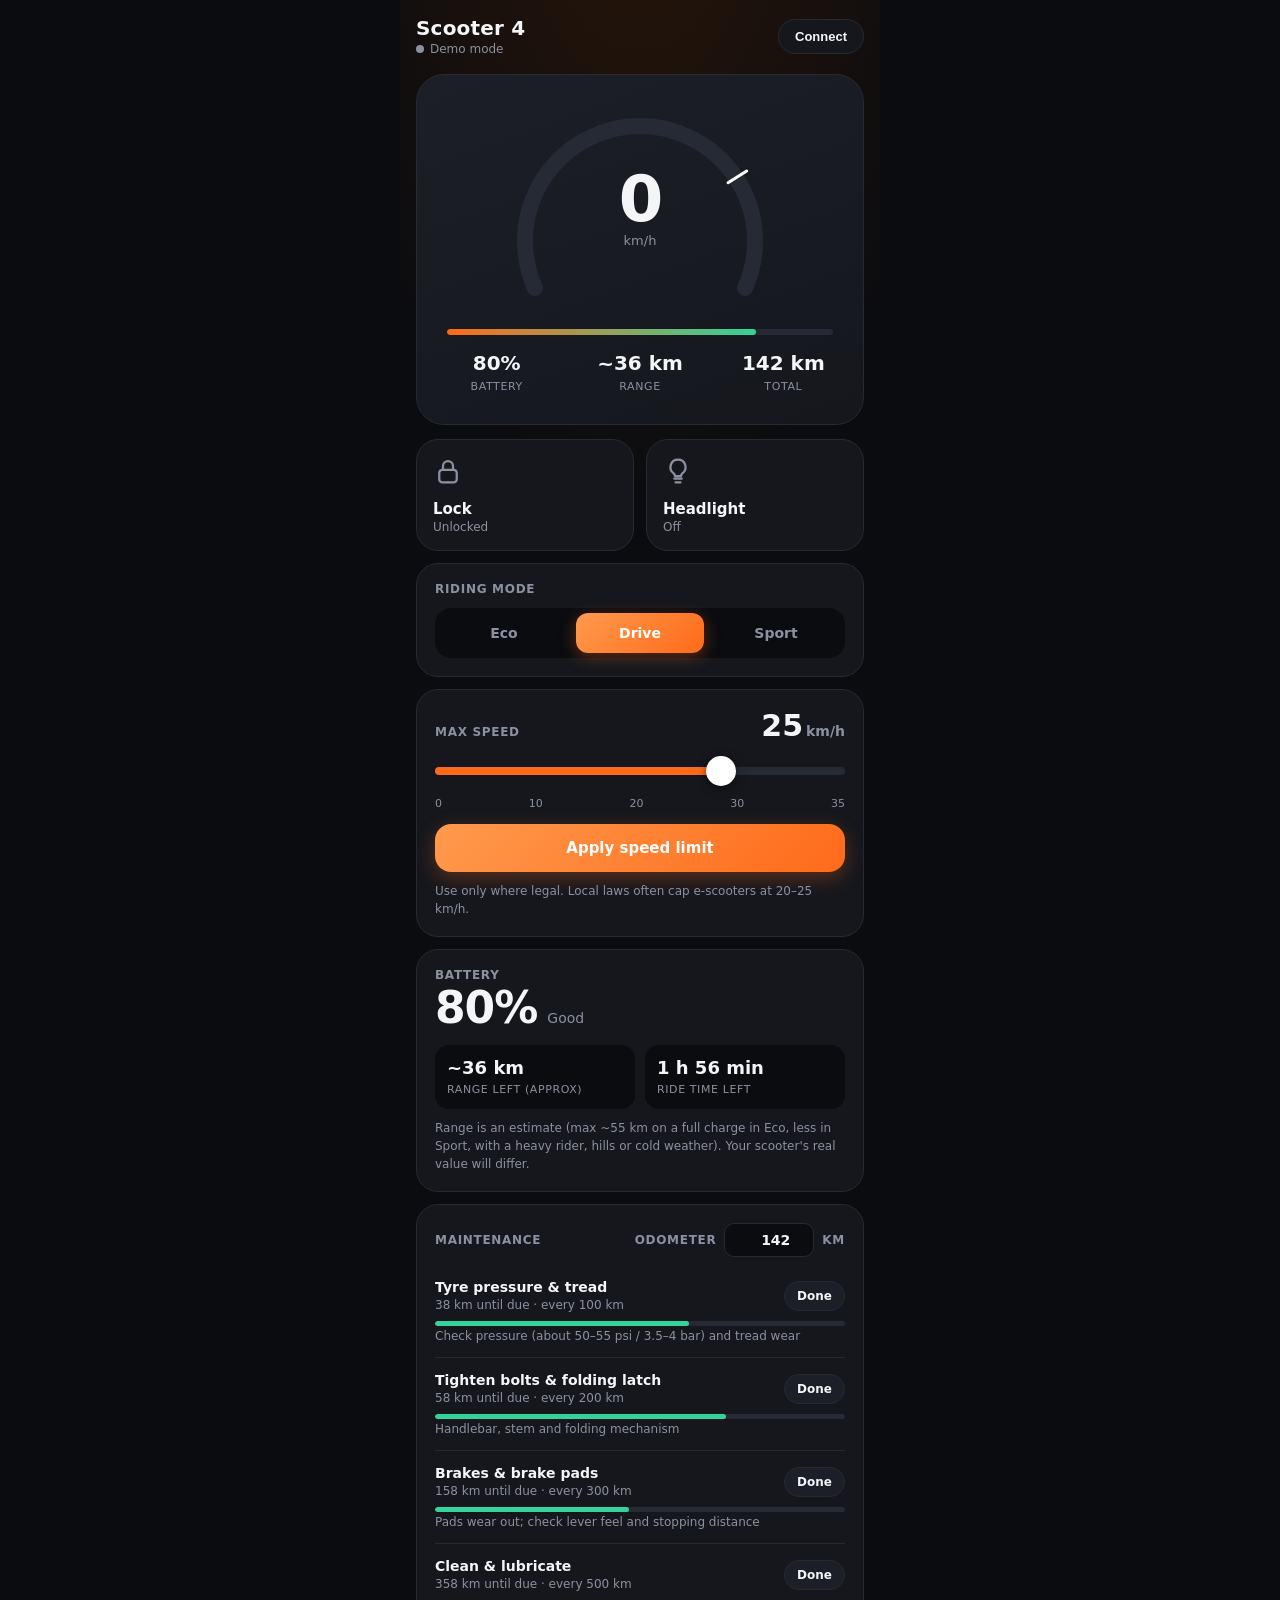
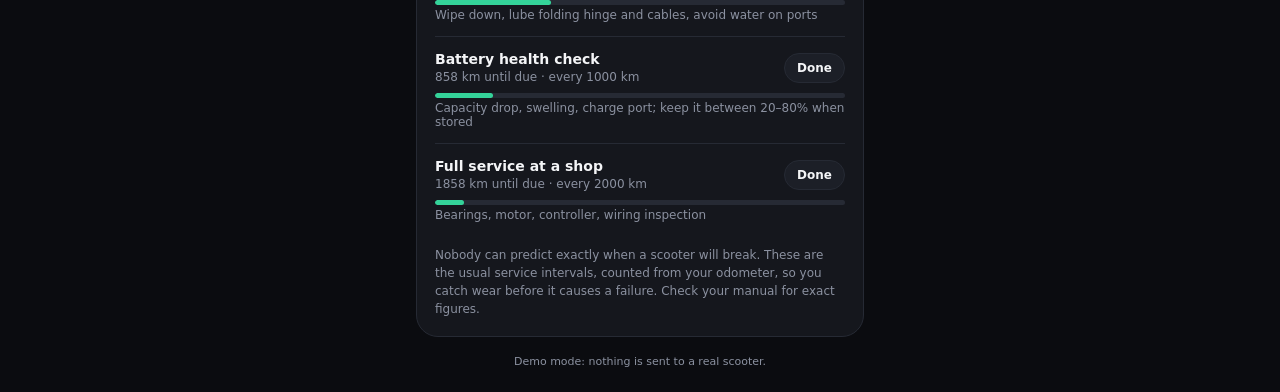
==== scooter/index.html @ 0e335581 "Show a clear message when Bluetooth is blocked by the page Co-Authored-By: Claude Opus 5.5 <noreply@" ====
<!doctype html>
<html lang="en">
<head>
<meta charset="UTF-8">
<meta name="viewport" content="width=device-width, initial-scale=1, viewport-fit=cover, user-scalable=no">
<title>Scooter Home</title>
<meta name="theme-color" content="#0b0c10">
<link rel="manifest" href="manifest.webmanifest">
<link rel="icon" href="icon.svg" type="image/svg+xml">
<link rel="apple-touch-icon" href="icon-192.png">
<meta name="mobile-web-app-capable" content="yes">
<meta name="apple-mobile-web-app-capable" content="yes">
<style>
:root{--bg:#0b0c10;--card:#15171d;--card2:#1c1f27;--line:#262a34;--tx:#f4f5f7;--mut:#8b91a0;--ac:#ff6a1a;--ac2:#ff9a4d;--ok:#34d399;--bad:#ef4444}
*{box-sizing:border-box;-webkit-tap-highlight-color:transparent}
html,body{margin:0;background:var(--bg);color:var(--tx);font-family:system-ui,-apple-system,"Segoe UI",Roboto,sans-serif}
body{min-height:100vh;padding:max(16px,env(safe-area-inset-top)) 16px max(24px,env(safe-area-inset-bottom));max-width:480px;margin:0 auto;background:radial-gradient(120% 60% at 50% -10%,#2a1608 0%,transparent 60%),var(--bg)}
header{display:flex;justify-content:space-between;align-items:center;margin-bottom:18px}
h1{font-size:20px;margin:0;font-weight:700;letter-spacing:.2px}
.sub{font-size:12px;color:var(--mut);margin-top:2px;display:flex;align-items:center;gap:6px}
.dot{width:8px;height:8px;border-radius:50%;background:var(--mut)}
.dot.on{background:var(--ok);box-shadow:0 0 8px var(--ok)}
.pill{border:1px solid var(--line);background:var(--card);color:var(--tx);border-radius:999px;padding:9px 16px;font-size:13px;font-weight:600}
.pill:active{transform:scale(.96)}
.hero{position:relative;background:linear-gradient(160deg,var(--card2),var(--card));border:1px solid var(--line);border-radius:28px;padding:18px 12px 20px;text-align:center;overflow:hidden}
.gauge{width:100%;max-width:300px;margin:0 auto;display:block}
.speed{position:absolute;left:0;right:0;top:92px;pointer-events:none}
.speed b{font-size:64px;font-weight:800;letter-spacing:-2px;line-height:1}
.speed span{display:block;color:var(--mut);font-size:13px;margin-top:2px}
.stats{display:grid;grid-template-columns:repeat(3,1fr);gap:8px;margin-top:6px}
.stat{padding:10px 4px}
.stat b{display:block;font-size:20px;font-weight:700}
.stat span{font-size:11px;color:var(--mut);text-transform:uppercase;letter-spacing:.6px}
.bat{height:6px;background:var(--line);border-radius:9px;margin:6px 18px 0;overflow:hidden}
.bat i{display:block;height:100%;width:80%;background:linear-gradient(90deg,var(--ac),var(--ok));border-radius:9px;transition:width .6s}
.grid{display:grid;grid-template-columns:1fr 1fr;gap:12px;margin-top:14px}
.tile{background:var(--card);border:1px solid var(--line);border-radius:22px;padding:16px;text-align:left;color:var(--tx);font:inherit;transition:.2s;display:flex;flex-direction:column;gap:14px;min-height:112px;justify-content:space-between}
.tile:active{transform:scale(.97)}
.tile svg{width:30px;height:30px;stroke:var(--mut);fill:none;stroke-width:1.8;stroke-linecap:round;stroke-linejoin:round;transition:.2s}
.tile .t{font-weight:600;font-size:15px}.tile .s{font-size:12px;color:var(--mut);margin-top:2px}
.tile.on{background:linear-gradient(150deg,#3a1d0b,#2a1608);border-color:#6b3513}
.tile.on svg{stroke:var(--ac2)}
.tile.on .s{color:var(--ac2)}
.card{background:var(--card);border:1px solid var(--line);border-radius:22px;padding:18px;margin-top:12px}
.row{display:flex;justify-content:space-between;align-items:baseline}
.lbl{font-size:12px;color:var(--mut);text-transform:uppercase;letter-spacing:.7px;font-weight:600}
.big{font-size:30px;font-weight:800}.big small{font-size:14px;color:var(--mut);font-weight:600;margin-left:3px}
.modes{display:grid;grid-template-columns:repeat(3,1fr);gap:8px;margin-top:12px;background:var(--bg);padding:5px;border-radius:16px}
.modes button{border:0;background:transparent;color:var(--mut);padding:12px 0;border-radius:12px;font:inherit;font-weight:700;font-size:14px;transition:.2s}
.modes button.on{background:linear-gradient(135deg,var(--ac2),var(--ac));color:#fff;box-shadow:0 4px 16px rgba(255,106,26,.35)}
input[type=range]{-webkit-appearance:none;width:100%;height:44px;background:transparent;margin:6px 0 0}
input[type=range]::-webkit-slider-runnable-track{height:8px;border-radius:9px;background:linear-gradient(90deg,var(--ac) var(--p,70%),var(--line) var(--p,70%))}
input[type=range]::-webkit-slider-thumb{-webkit-appearance:none;width:30px;height:30px;border-radius:50%;background:#fff;margin-top:-11px;box-shadow:0 2px 10px rgba(0,0,0,.5)}
input[type=range]::-moz-range-track{height:8px;border-radius:9px;background:var(--line)}
input[type=range]::-moz-range-progress{height:8px;border-radius:9px;background:var(--ac)}
input[type=range]::-moz-range-thumb{width:30px;height:30px;border:0;border-radius:50%;background:#fff}
.ticks{display:flex;justify-content:space-between;font-size:11px;color:var(--mut)}
.note{font-size:12px;color:var(--mut);line-height:1.5;margin-top:10px}
.apply{width:100%;margin-top:14px;border:0;border-radius:16px;padding:15px;font:inherit;font-weight:700;font-size:15px;color:#fff;background:linear-gradient(135deg,var(--ac2),var(--ac));box-shadow:0 6px 20px rgba(255,106,26,.3)}
.apply:active{transform:scale(.98)}
.bigbat{display:flex;align-items:baseline;gap:10px}.bigbat b{font-size:44px;font-weight:800;letter-spacing:-1px}.bigbat span{color:var(--mut);font-size:14px}
.kv{display:grid;grid-template-columns:1fr 1fr;gap:10px;margin-top:12px}.kv div{background:var(--bg);border-radius:14px;padding:12px}.kv b{display:block;font-size:18px}.kv span{font-size:11px;color:var(--mut);text-transform:uppercase;letter-spacing:.6px}
.mi{padding:14px 0;border-top:1px solid var(--line)}.mi:first-of-type{border-top:0}
.mi .top{display:flex;justify-content:space-between;align-items:center;gap:10px}.mi .n{font-weight:600;font-size:14px}.mi .d{font-size:12px;color:var(--mut);margin-top:3px}
.mi .bar{height:5px;background:var(--line);border-radius:9px;margin-top:9px;overflow:hidden}.mi .bar i{display:block;height:100%;border-radius:9px;background:var(--ok)}
.mi.warn .bar i{background:#f5b301}.mi.bad .bar i{background:var(--bad)}.mi.bad .d{color:#ff8b8b}
.done{border:1px solid var(--line);background:var(--card2);color:var(--tx);border-radius:999px;padding:7px 12px;font:inherit;font-size:12px;font-weight:600;white-space:nowrap}
.odo-in{width:90px;background:var(--bg);border:1px solid var(--line);color:var(--tx);border-radius:10px;padding:8px;font:inherit;font-size:14px;text-align:right}
#toast{position:fixed;left:16px;right:16px;bottom:max(20px,env(safe-area-inset-bottom));max-width:448px;margin:auto;background:#242833;border:1px solid var(--line);border-radius:16px;padding:14px 16px;font-size:13px;line-height:1.4;opacity:0;transform:translateY(12px);transition:.25s;pointer-events:none;z-index:9}
#toast.show{opacity:1;transform:none}
.foot{text-align:center;color:var(--mut);font-size:11px;margin-top:18px}
</style>
</head>
<body>
<header>
  <div><h1>Scooter 4</h1><div class="sub"><i class="dot" id="dot"></i><span id="status">Demo mode</span></div></div>
  <button class="pill" id="connect">Connect</button>
</header>

<section class="hero">
  <svg class="gauge" viewBox="0 0 300 230">
    <defs><linearGradient id="gg" x1="0" y1="0" x2="1" y2="0"><stop offset="0" stop-color="#ff9a4d"/><stop offset="1" stop-color="#ff4d00"/></linearGradient></defs>
    <path d="M45 195 A115 115 0 1 1 255 195" fill="none" stroke="#262a34" stroke-width="16" stroke-linecap="round"/>
    <path id="arc" d="M45 195 A115 115 0 1 1 255 195" fill="none" stroke="url(#gg)" stroke-width="16" stroke-linecap="round" pathLength="100" stroke-dasharray="0 100" style="transition:stroke-dasharray .5s"/>
    <path id="limit" d="" stroke="#fff" stroke-width="3" stroke-linecap="round"/>
  </svg>
  <div class="speed"><b id="spd">0</b><span>km/h</span></div>
  <div class="bat"><i id="batbar"></i></div>
  <div class="stats">
    <div class="stat"><b id="batt">80%</b><span>Battery</span></div>
    <div class="stat"><b id="range">28 km</b><span>Range</span></div>
    <div class="stat"><b id="odo">142 km</b><span>Total</span></div>
  </div>
</section>

<div class="grid">
  <button class="tile" id="lock">
    <svg viewBox="0 0 24 24" id="lockIcon"><rect x="5" y="11" width="14" height="10" rx="2.5"/><path d="M8 11V8a4 4 0 0 1 8 0v3"/></svg>
    <div><div class="t">Lock</div><div class="s" id="lockS">Unlocked</div></div>
  </button>
  <button class="tile" id="light">
    <svg viewBox="0 0 24 24"><path d="M9 18h6M10 21h4M12 3a6 6 0 0 0-3.5 10.9c.6.5 1 1.2 1 2.1h5c0-.9.4-1.6 1-2.1A6 6 0 0 0 12 3z"/></svg>
    <div><div class="t">Headlight</div><div class="s" id="lightS">Off</div></div>
  </button>
</div>

<div class="card">
  <div class="lbl">Riding mode</div>
  <div class="modes" id="modes">
    <button data-m="eco">Eco</button><button data-m="drive" class="on">Drive</button><button data-m="sport">Sport</button>
  </div>
</div>

<div class="card">
  <div class="row"><span class="lbl">Max speed</span><span class="big"><span id="maxv">25</span><small>km/h</small></span></div>
  <input type="range" id="max" min="0" max="35" step="1" value="25">
  <div class="ticks"><span>0</span><span>10</span><span>20</span><span>30</span><span>35</span></div>
  <button class="apply" id="apply">Apply speed limit</button>
  <div class="note">Use only where legal. Local laws often cap e-scooters at 20–25 km/h.</div>
</div>

<div class="card">
  <div class="lbl">Battery</div>
  <div class="bigbat"><b id="b2">80%</b><span id="b2s"></span></div>
  <div class="kv">
    <div><b id="r2">28 km</b><span>Range left (approx)</span></div>
    <div><b id="t2">1 h 10 min</b><span>Ride time left</span></div>
  </div>
  <div class="note">Range is an estimate (max ~55 km on a full charge in Eco, less in Sport, with a heavy rider, hills or cold weather). Your scooter's real value will differ.</div>
</div>

<div class="card">
  <div class="row"><span class="lbl">Maintenance</span><span class="lbl" style="display:flex;align-items:center;gap:8px">Odometer <input class="odo-in" id="odoIn" type="number" min="0" inputmode="numeric"> km</span></div>
  <div id="maint" style="margin-top:8px"></div>
  <div class="note">Nobody can predict exactly when a scooter will break. These are the usual service intervals, counted from your odometer, so you catch wear before it causes a failure. Check your manual for exact figures.</div>
</div>

<div class="foot" id="foot">Demo mode: nothing is sent to a real scooter.</div>
<div id="toast"></div>

<script>
const $=id=>document.getElementById(id);
const S={locked:false,light:false,mode:'drive',max:25,applied:25,speed:0,batt:80,connected:false};
const MODE_CAP={eco:15,drive:25,sport:35};
let ble=null,toastT;
function toast(m){const t=$('toast');t.textContent=m;t.classList.add('show');clearTimeout(toastT);toastT=setTimeout(()=>t.classList.remove('show'),3600)}

function render(){
  $('lock').classList.toggle('on',S.locked);$('lockS').textContent=S.locked?'Locked':'Unlocked';
  $('light').classList.toggle('on',S.light);$('lightS').textContent=S.light?'On':'Off';
  document.querySelectorAll('#modes button').forEach(b=>b.classList.toggle('on',b.dataset.m===S.mode));
  $('maxv').textContent=S.max;$('max').value=S.max;$('max').style.setProperty('--p',S.max/35*100+'%');
  $('spd').textContent=Math.round(S.speed);
  $('arc').style.opacity=S.speed<.5?0:1;$('arc').setAttribute('stroke-dasharray',(S.speed/35*100).toFixed(1)+' 100');
  $('batt').textContent=S.batt+'%';$('batbar').style.width=S.batt+'%';$('range').textContent=Math.round(S.batt*.35)+' km';
  // limit marker on the arc
  const a=(135+270*S.applied/35)*Math.PI/180,cx=150,cy=145,r1=104,r2=126;
  $('limit').setAttribute('d',`M${cx+r1*Math.cos(a)} ${cy+r1*Math.sin(a)} L${cx+r2*Math.cos(a)} ${cy+r2*Math.sin(a)}`);
  $('dot').classList.toggle('on',S.connected);
  $('status').textContent=S.connected?'Bluetooth connected':'Demo mode';
  $('connect').textContent=S.connected?'Disconnect':'Connect';
  $('foot').textContent=S.connected?'Connected over Bluetooth.':'Demo mode: nothing is sent to a real scooter.';
}

// Command layer: demo mode updates local state; BLE mode tries the scooter.
async function send(cmd,val){
  if(S.connected){
    try{ await bleCommand(cmd,val) }
    catch(e){ toast(e.message); return false }
  }
  return true;
}
async function bleCommand(){
  // Scooter 4 uses Xiaomi's encrypted pairing (Mi account key). Without that
  // key the scooter ignores commands, so we refuse rather than pretend.
  throw new Error('Connected, but this scooter needs Xiaomi’s encrypted pairing key before it accepts commands. Not supported yet.');
}

$('lock').onclick=async()=>{const v=!S.locked;if(await send('lock',v)){S.locked=v;if(v)S.speed=0;render()}};
$('light').onclick=async()=>{const v=!S.light;if(await send('light',v)){S.light=v;render()}};
$('modes').onclick=async e=>{const m=e.target.dataset.m;if(!m)return;if(await send('mode',m)){S.mode=m;S.max=Math.min(S.max,MODE_CAP[m]);S.applied=Math.min(S.applied,S.max);render()}};
$('max').oninput=e=>{S.max=+e.target.value;$('maxv').textContent=S.max;$('max').style.setProperty('--p',S.max/35*100+'%')};
$('apply').onclick=async()=>{if(await send('maxspeed',S.max)){S.applied=S.max;render();toast('Max speed set to '+S.max+' km/h')}};

$('connect').onclick=async()=>{
  if(S.connected){try{ble&&ble.gatt.disconnect()}catch(e){}S.connected=false;ble=null;render();return}
  if(!navigator.bluetooth){toast('Bluetooth isn’t available in this browser. Open in Chrome on Android.');return}
  try{
    ble=await navigator.bluetooth.requestDevice({acceptAllDevices:true,optionalServices:[0xfe95,'6e400001-b5a3-f393-e0a9-e50e24dcca9e']});
    await ble.gatt.connect();
    ble.addEventListener('gattserverdisconnected',()=>{S.connected=false;render()});
    S.connected=true;render();
    toast('Connected to '+(ble.name||'device')+'. Commands need Xiaomi pairing, which isn’t supported yet.');
  }catch(e){if(e.name==='NotFoundError')return;if(e.name==='SecurityError'||/permissions policy/i.test(e.message))toast('Bluetooth is blocked on this page. Open the app from its GitHub Pages link in Chrome to connect.');else toast('Could not connect: '+e.message)}
};

// Demo ride simulation
setInterval(()=>{
  if(S.connected)return;
  const target=S.locked?0:(S.speed<S.applied-1?S.applied*0.8:S.applied*0.75);
  if(S.demoRide){S.speed+=(Math.min(target,S.applied)-S.speed)*.2}else{S.speed*=.8}
  render();
},500);
$('arc').parentElement.parentElement.onclick=()=>{S.demoRide=!S.demoRide;toast(S.demoRide?'Demo ride on':'Demo ride off')};

// ---- Battery estimate + maintenance ----
const FULL_RANGE={eco:55,drive:45,sport:35};
const ITEMS=[
 {id:'tyre',n:'Tyre pressure & tread',km:100,d:'Check pressure (about 50\u201355 psi / 3.5\u20134 bar) and tread wear'},
 {id:'bolts',n:'Tighten bolts & folding latch',km:200,d:'Handlebar, stem and folding mechanism'},
 {id:'brake',n:'Brakes & brake pads',km:300,d:'Pads wear out; check lever feel and stopping distance'},
 {id:'clean',n:'Clean & lubricate',km:500,d:'Wipe down, lube folding hinge and cables, avoid water on ports'},
 {id:'bat',n:'Battery health check',km:1000,d:'Capacity drop, swelling, charge port; keep it between 20\u201380% when stored'},
 {id:'pro',n:'Full service at a shop',km:2000,d:'Bearings, motor, controller, wiring inspection'}
];
let M={odo:142,done:{tyre:80,bolts:0,brake:0,clean:0,bat:0,pro:0}};
try{Object.assign(M,JSON.parse(localStorage.getItem('scooterM')||'{}'))}catch(e){}
function saveM(){try{localStorage.setItem('scooterM',JSON.stringify(M))}catch(e){}}
function fmtT(min){const h=Math.floor(min/60),m=Math.round(min%60);return h?h+' h '+m+' min':m+' min'}
function renderExtra(){
  const full=FULL_RANGE[S.mode],r=S.batt/100*full;
  $('b2').textContent=S.batt+'%';
  $('b2s').textContent=S.batt<=15?'Low \u2013 charge soon':S.batt<=40?'Okay':'Good';
  $('r2').textContent='~'+Math.round(r)+' km';
  const v=Math.max(10,Math.min(S.applied,S.mode==='eco'?15:S.mode==='drive'?22:30)*0.85);
  $('t2').textContent=fmtT(r/v*60);
  $('range').textContent='~'+Math.round(r)+' km';
  $('odo').textContent=M.odo+' km';
  if(document.activeElement!==$('odoIn'))$('odoIn').value=M.odo;
  $('maint').innerHTML=ITEMS.map(it=>{
    const last=M.done[it.id]??0,used=M.odo-last,left=it.km-used,pct=Math.min(100,used/it.km*100);
    const cls=left<=0?'bad':left<=it.km*0.2?'warn':'';
    const txt=left<=0?'Overdue by '+(-left)+' km':left+' km until due';
    return `<div class="mi ${cls}"><div class="top"><div><div class="n">${it.n}</div><div class="d">${txt} \u00b7 every ${it.km} km</div></div><button class="done" data-id="${it.id}">Done</button></div><div class="bar"><i style="width:${pct}%"></i></div><div class="d">${it.d}</div></div>`}).join('');
}
$('odoIn').onchange=e=>{M.odo=Math.max(0,+e.target.value||0);saveM();renderExtra()};
$('maint').onclick=e=>{const id=e.target.dataset.id;if(!id)return;M.done[id]=M.odo;saveM();renderExtra();toast('Marked as done at '+M.odo+' km')};
const _render=render;render=function(){_render();renderExtra()};
render();
if('serviceWorker' in navigator)navigator.serviceWorker.register('sw.js').catch(()=>{});
</script>
</body>
</html>
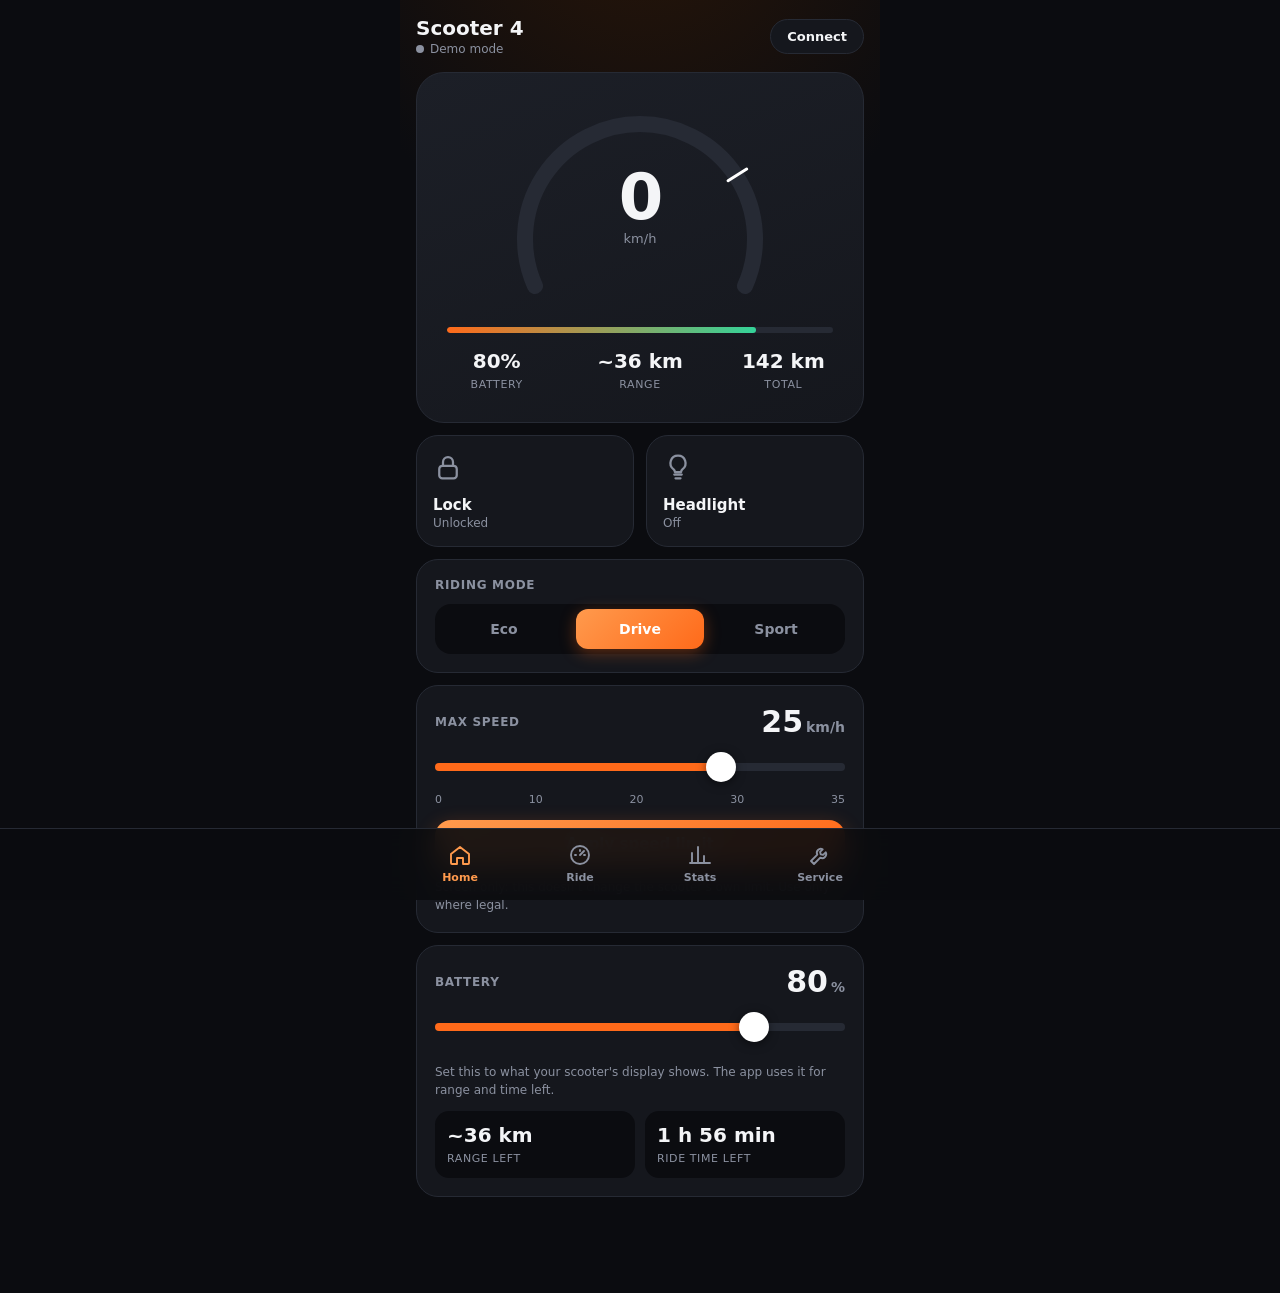
==== commit cc96df0c: "Add GPS ride tracker, speed alert, parking finder, ride stats and service checklist Co-Authored-By: " ====
--- a/scooter/index.html
+++ b/scooter/index.html
@@ -9,46 +9,47 @@
 <link rel="icon" href="icon.svg" type="image/svg+xml">
 <link rel="apple-touch-icon" href="icon-192.png">
 <meta name="mobile-web-app-capable" content="yes">
-<meta name="apple-mobile-web-app-capable" content="yes">
 <style>
-:root{--bg:#0b0c10;--card:#15171d;--card2:#1c1f27;--line:#262a34;--tx:#f4f5f7;--mut:#8b91a0;--ac:#ff6a1a;--ac2:#ff9a4d;--ok:#34d399;--bad:#ef4444}
+:root{--bg:#0b0c10;--card:#15171d;--card2:#1c1f27;--line:#262a34;--tx:#f4f5f7;--mut:#8b91a0;--ac:#ff6a1a;--ac2:#ff9a4d;--ok:#34d399;--warn:#f5b301;--bad:#ef4444;color-scheme:dark}
+@media (prefers-color-scheme:dark){:root:not([data-theme="light"]){--bg:#0b0c10}}
+:root[data-theme="dark"]{--bg:#0b0c10}
 *{box-sizing:border-box;-webkit-tap-highlight-color:transparent}
 html,body{margin:0;background:var(--bg);color:var(--tx);font-family:system-ui,-apple-system,"Segoe UI",Roboto,sans-serif}
-body{min-height:100vh;padding:max(16px,env(safe-area-inset-top)) 16px max(24px,env(safe-area-inset-bottom));max-width:480px;margin:0 auto;background:radial-gradient(120% 60% at 50% -10%,#2a1608 0%,transparent 60%),var(--bg)}
-header{display:flex;justify-content:space-between;align-items:center;margin-bottom:18px}
-h1{font-size:20px;margin:0;font-weight:700;letter-spacing:.2px}
+body{min-height:100vh;padding:max(16px,env(safe-area-inset-top)) 16px calc(96px + env(safe-area-inset-bottom));max-width:480px;margin:0 auto;background:radial-gradient(120% 50% at 50% -10%,#2a1608 0%,transparent 60%),var(--bg)}
+header{display:flex;justify-content:space-between;align-items:center;margin-bottom:16px}
+h1{font-size:20px;margin:0;font-weight:700}
+h2{font-size:22px;margin:4px 0 14px;font-weight:800}
 .sub{font-size:12px;color:var(--mut);margin-top:2px;display:flex;align-items:center;gap:6px}
 .dot{width:8px;height:8px;border-radius:50%;background:var(--mut)}
 .dot.on{background:var(--ok);box-shadow:0 0 8px var(--ok)}
-.pill{border:1px solid var(--line);background:var(--card);color:var(--tx);border-radius:999px;padding:9px 16px;font-size:13px;font-weight:600}
-.pill:active{transform:scale(.96)}
+.dot.rec{background:var(--bad);box-shadow:0 0 8px var(--bad);animation:bl 1s infinite}
+@keyframes bl{50%{opacity:.3}}
+.pill{border:1px solid var(--line);background:var(--card);color:var(--tx);border-radius:999px;padding:9px 16px;font:inherit;font-size:13px;font-weight:600}
+button:active{transform:scale(.97)}
 .hero{position:relative;background:linear-gradient(160deg,var(--card2),var(--card));border:1px solid var(--line);border-radius:28px;padding:18px 12px 20px;text-align:center;overflow:hidden}
 .gauge{width:100%;max-width:300px;margin:0 auto;display:block}
 .speed{position:absolute;left:0;right:0;top:92px;pointer-events:none}
 .speed b{font-size:64px;font-weight:800;letter-spacing:-2px;line-height:1}
 .speed span{display:block;color:var(--mut);font-size:13px;margin-top:2px}
 .stats{display:grid;grid-template-columns:repeat(3,1fr);gap:8px;margin-top:6px}
-.stat{padding:10px 4px}
-.stat b{display:block;font-size:20px;font-weight:700}
+.stat{padding:10px 4px}.stat b{display:block;font-size:20px;font-weight:700}
 .stat span{font-size:11px;color:var(--mut);text-transform:uppercase;letter-spacing:.6px}
 .bat{height:6px;background:var(--line);border-radius:9px;margin:6px 18px 0;overflow:hidden}
-.bat i{display:block;height:100%;width:80%;background:linear-gradient(90deg,var(--ac),var(--ok));border-radius:9px;transition:width .6s}
-.grid{display:grid;grid-template-columns:1fr 1fr;gap:12px;margin-top:14px}
+.bat i{display:block;height:100%;background:linear-gradient(90deg,var(--ac),var(--ok));border-radius:9px;transition:width .6s}
+.grid{display:grid;grid-template-columns:1fr 1fr;gap:12px;margin-top:12px}
 .tile{background:var(--card);border:1px solid var(--line);border-radius:22px;padding:16px;text-align:left;color:var(--tx);font:inherit;transition:.2s;display:flex;flex-direction:column;gap:14px;min-height:112px;justify-content:space-between}
-.tile:active{transform:scale(.97)}
-.tile svg{width:30px;height:30px;stroke:var(--mut);fill:none;stroke-width:1.8;stroke-linecap:round;stroke-linejoin:round;transition:.2s}
+.tile svg{width:30px;height:30px;stroke:var(--mut);fill:none;stroke-width:1.8;stroke-linecap:round;stroke-linejoin:round}
 .tile .t{font-weight:600;font-size:15px}.tile .s{font-size:12px;color:var(--mut);margin-top:2px}
 .tile.on{background:linear-gradient(150deg,#3a1d0b,#2a1608);border-color:#6b3513}
-.tile.on svg{stroke:var(--ac2)}
-.tile.on .s{color:var(--ac2)}
+.tile.on svg{stroke:var(--ac2)}.tile.on .s{color:var(--ac2)}
 .card{background:var(--card);border:1px solid var(--line);border-radius:22px;padding:18px;margin-top:12px}
-.row{display:flex;justify-content:space-between;align-items:baseline}
+.row{display:flex;justify-content:space-between;align-items:center;gap:10px}
 .lbl{font-size:12px;color:var(--mut);text-transform:uppercase;letter-spacing:.7px;font-weight:600}
 .big{font-size:30px;font-weight:800}.big small{font-size:14px;color:var(--mut);font-weight:600;margin-left:3px}
 .modes{display:grid;grid-template-columns:repeat(3,1fr);gap:8px;margin-top:12px;background:var(--bg);padding:5px;border-radius:16px}
-.modes button{border:0;background:transparent;color:var(--mut);padding:12px 0;border-radius:12px;font:inherit;font-weight:700;font-size:14px;transition:.2s}
+.modes button{border:0;background:transparent;color:var(--mut);padding:12px 0;border-radius:12px;font:inherit;font-weight:700;font-size:14px}
 .modes button.on{background:linear-gradient(135deg,var(--ac2),var(--ac));color:#fff;box-shadow:0 4px 16px rgba(255,106,26,.35)}
-input[type=range]{-webkit-appearance:none;width:100%;height:44px;background:transparent;margin:6px 0 0}
+input[type=range]{-webkit-appearance:none;appearance:none;width:100%;height:44px;background:transparent;margin:6px 0 0}
 input[type=range]::-webkit-slider-runnable-track{height:8px;border-radius:9px;background:linear-gradient(90deg,var(--ac) var(--p,70%),var(--line) var(--p,70%))}
 input[type=range]::-webkit-slider-thumb{-webkit-appearance:none;width:30px;height:30px;border-radius:50%;background:#fff;margin-top:-11px;box-shadow:0 2px 10px rgba(0,0,0,.5)}
 input[type=range]::-moz-range-track{height:8px;border-radius:9px;background:var(--line)}
@@ -56,19 +57,38 @@
 input[type=range]::-moz-range-thumb{width:30px;height:30px;border:0;border-radius:50%;background:#fff}
 .ticks{display:flex;justify-content:space-between;font-size:11px;color:var(--mut)}
 .note{font-size:12px;color:var(--mut);line-height:1.5;margin-top:10px}
-.apply{width:100%;margin-top:14px;border:0;border-radius:16px;padding:15px;font:inherit;font-weight:700;font-size:15px;color:#fff;background:linear-gradient(135deg,var(--ac2),var(--ac));box-shadow:0 6px 20px rgba(255,106,26,.3)}
-.apply:active{transform:scale(.98)}
-.bigbat{display:flex;align-items:baseline;gap:10px}.bigbat b{font-size:44px;font-weight:800;letter-spacing:-1px}.bigbat span{color:var(--mut);font-size:14px}
-.kv{display:grid;grid-template-columns:1fr 1fr;gap:10px;margin-top:12px}.kv div{background:var(--bg);border-radius:14px;padding:12px}.kv b{display:block;font-size:18px}.kv span{font-size:11px;color:var(--mut);text-transform:uppercase;letter-spacing:.6px}
-.mi{padding:14px 0;border-top:1px solid var(--line)}.mi:first-of-type{border-top:0}
-.mi .top{display:flex;justify-content:space-between;align-items:center;gap:10px}.mi .n{font-weight:600;font-size:14px}.mi .d{font-size:12px;color:var(--mut);margin-top:3px}
+.btn{width:100%;margin-top:14px;border:0;border-radius:16px;padding:15px;font:inherit;font-weight:700;font-size:15px;color:#fff;background:linear-gradient(135deg,var(--ac2),var(--ac));box-shadow:0 6px 20px rgba(255,106,26,.3)}
+.btn.sec{background:var(--card2);border:1px solid var(--line);box-shadow:none}
+.btn.stop{background:linear-gradient(135deg,#f87171,#dc2626);box-shadow:0 6px 20px rgba(220,38,38,.3)}
+.btn2{display:grid;grid-template-columns:1fr 1fr;gap:10px}.btn2 .btn{margin-top:10px}
+.kv{display:grid;grid-template-columns:1fr 1fr;gap:10px;margin-top:12px}
+.kv div{background:var(--bg);border-radius:14px;padding:12px}.kv b{display:block;font-size:20px}
+.kv span{font-size:11px;color:var(--mut);text-transform:uppercase;letter-spacing:.6px}
+.mi{padding:14px 0;border-top:1px solid var(--line)}.mi:first-child{border-top:0}
+.mi .n{font-weight:600;font-size:14px}.mi .d{font-size:12px;color:var(--mut);margin-top:3px}
 .mi .bar{height:5px;background:var(--line);border-radius:9px;margin-top:9px;overflow:hidden}.mi .bar i{display:block;height:100%;border-radius:9px;background:var(--ok)}
-.mi.warn .bar i{background:#f5b301}.mi.bad .bar i{background:var(--bad)}.mi.bad .d{color:#ff8b8b}
-.done{border:1px solid var(--line);background:var(--card2);color:var(--tx);border-radius:999px;padding:7px 12px;font:inherit;font-size:12px;font-weight:600;white-space:nowrap}
-.odo-in{width:90px;background:var(--bg);border:1px solid var(--line);color:var(--tx);border-radius:10px;padding:8px;font:inherit;font-size:14px;text-align:right}
-#toast{position:fixed;left:16px;right:16px;bottom:max(20px,env(safe-area-inset-bottom));max-width:448px;margin:auto;background:#242833;border:1px solid var(--line);border-radius:16px;padding:14px 16px;font-size:13px;line-height:1.4;opacity:0;transform:translateY(12px);transition:.25s;pointer-events:none;z-index:9}
+.mi.warn .bar i{background:var(--warn)}.mi.bad .bar i{background:var(--bad)}.mi.bad .d.st{color:#ff8b8b}
+.small{border:1px solid var(--line);background:var(--card2);color:var(--tx);border-radius:999px;padding:7px 12px;font:inherit;font-size:12px;font-weight:600;white-space:nowrap}
+.inp{width:96px;background:var(--bg);border:1px solid var(--line);color:var(--tx);border-radius:10px;padding:8px;font:inherit;font-size:14px;text-align:right}
+.chk{display:flex;align-items:center;gap:12px;padding:12px 0;border-top:1px solid var(--line);font-size:14px}
+.chk:first-child{border-top:0}
+.chk input{width:22px;height:22px;accent-color:var(--ac)}
+.chart{display:flex;align-items:flex-end;gap:8px;height:120px;margin-top:14px}
+.chart div{flex:1;display:flex;flex-direction:column;align-items:center;gap:6px;height:100%;justify-content:flex-end}
+.chart i{display:block;width:100%;border-radius:8px 8px 4px 4px;background:linear-gradient(180deg,var(--ac2),var(--ac));min-height:3px}
+.chart span{font-size:10px;color:var(--mut)}
+.trip{display:flex;justify-content:space-between;padding:12px 0;border-top:1px solid var(--line);font-size:13px}
+.trip:first-child{border-top:0}.trip b{font-size:15px}.trip .m{color:var(--mut);font-size:12px;margin-top:2px}
+.alert{background:#3b0d0d;border:1px solid #7f1d1d;color:#fecaca;border-radius:16px;padding:12px 14px;margin-top:12px;font-weight:700;text-align:center;display:none}
+.alert.show{display:block;animation:bl .6s infinite}
+nav{position:fixed;left:0;right:0;bottom:0;background:rgba(11,12,16,.92);backdrop-filter:blur(14px);-webkit-backdrop-filter:blur(14px);border-top:1px solid var(--line);padding:8px 8px max(10px,env(safe-area-inset-bottom));display:flex;justify-content:center;z-index:5}
+nav div{display:grid;grid-template-columns:repeat(4,1fr);width:100%;max-width:480px}
+nav button{background:none;border:0;color:var(--mut);font:inherit;font-size:11px;font-weight:600;display:flex;flex-direction:column;align-items:center;gap:4px;padding:6px 0}
+nav svg{width:24px;height:24px;stroke:currentColor;fill:none;stroke-width:1.9;stroke-linecap:round;stroke-linejoin:round}
+nav button.on{color:var(--ac2)}
+.page{display:none}.page.on{display:block}
+#toast{position:fixed;left:16px;right:16px;bottom:calc(84px + env(safe-area-inset-bottom));max-width:448px;margin:auto;background:#242833;border:1px solid var(--line);border-radius:16px;padding:14px 16px;font-size:13px;line-height:1.4;opacity:0;transform:translateY(12px);transition:.25s;pointer-events:none;z-index:9}
 #toast.show{opacity:1;transform:none}
-.foot{text-align:center;color:var(--mut);font-size:11px;margin-top:18px}
 </style>
 </head>
 <body>
@@ -77,166 +97,285 @@
   <button class="pill" id="connect">Connect</button>
 </header>
 
-<section class="hero">
-  <svg class="gauge" viewBox="0 0 300 230">
-    <defs><linearGradient id="gg" x1="0" y1="0" x2="1" y2="0"><stop offset="0" stop-color="#ff9a4d"/><stop offset="1" stop-color="#ff4d00"/></linearGradient></defs>
-    <path d="M45 195 A115 115 0 1 1 255 195" fill="none" stroke="#262a34" stroke-width="16" stroke-linecap="round"/>
-    <path id="arc" d="M45 195 A115 115 0 1 1 255 195" fill="none" stroke="url(#gg)" stroke-width="16" stroke-linecap="round" pathLength="100" stroke-dasharray="0 100" style="transition:stroke-dasharray .5s"/>
-    <path id="limit" d="" stroke="#fff" stroke-width="3" stroke-linecap="round"/>
-  </svg>
-  <div class="speed"><b id="spd">0</b><span>km/h</span></div>
-  <div class="bat"><i id="batbar"></i></div>
-  <div class="stats">
-    <div class="stat"><b id="batt">80%</b><span>Battery</span></div>
-    <div class="stat"><b id="range">28 km</b><span>Range</span></div>
-    <div class="stat"><b id="odo">142 km</b><span>Total</span></div>
+<!-- HOME -->
+<section class="page on" id="p-home">
+  <div class="hero">
+    <svg class="gauge" viewBox="0 0 300 230">
+      <defs><linearGradient id="gg" x1="0" y1="0" x2="1" y2="0"><stop offset="0" stop-color="#ff9a4d"/><stop offset="1" stop-color="#ff4d00"/></linearGradient></defs>
+      <path d="M45 195 A115 115 0 1 1 255 195" fill="none" stroke="#262a34" stroke-width="16" stroke-linecap="round"/>
+      <path id="arc" d="M45 195 A115 115 0 1 1 255 195" fill="none" stroke="url(#gg)" stroke-width="16" stroke-linecap="round" pathLength="100" stroke-dasharray="0 100" style="transition:stroke-dasharray .5s"/>
+      <path id="limit" d="" stroke="#fff" stroke-width="3" stroke-linecap="round"/>
+    </svg>
+    <div class="speed"><b id="spd">0</b><span id="spdSrc">km/h</span></div>
+    <div class="bat"><i id="batbar"></i></div>
+    <div class="stats">
+      <div class="stat"><b id="batt">80%</b><span>Battery</span></div>
+      <div class="stat"><b id="range">28 km</b><span>Range</span></div>
+      <div class="stat"><b id="odo">142 km</b><span>Total</span></div>
+    </div>
+  </div>
+  <div class="grid">
+    <button class="tile" id="lock"><svg viewBox="0 0 24 24"><rect x="5" y="11" width="14" height="10" rx="2.5"/><path d="M8 11V8a4 4 0 0 1 8 0v3"/></svg><div><div class="t">Lock</div><div class="s" id="lockS">Unlocked</div></div></button>
+    <button class="tile" id="light"><svg viewBox="0 0 24 24"><path d="M9 18h6M10 21h4M12 3a6 6 0 0 0-3.5 10.9c.6.5 1 1.2 1 2.1h5c0-.9.4-1.6 1-2.1A6 6 0 0 0 12 3z"/></svg><div><div class="t">Headlight</div><div class="s" id="lightS">Off</div></div></button>
+  </div>
+  <div class="card">
+    <div class="lbl">Riding mode</div>
+    <div class="modes" id="modes"><button data-m="eco">Eco</button><button data-m="drive" class="on">Drive</button><button data-m="sport">Sport</button></div>
+  </div>
+  <div class="card">
+    <div class="row"><span class="lbl">Max speed</span><span class="big"><span id="maxv">25</span><small>km/h</small></span></div>
+    <input type="range" id="max" min="0" max="35" step="1" value="25">
+    <div class="ticks"><span>0</span><span>10</span><span>20</span><span>30</span><span>35</span></div>
+    <button class="btn" id="apply">Apply speed limit</button>
+    <div class="note">Screen only: this doesn't change the scooter's own limit. Use only where legal.</div>
+  </div>
+  <div class="card">
+    <div class="row"><span class="lbl">Battery</span><span class="big"><span id="b2">80</span><small>%</small></span></div>
+    <input type="range" id="battIn" min="0" max="100" step="1" value="80">
+    <div class="note">Set this to what your scooter's display shows. The app uses it for range and time left.</div>
+    <div class="kv">
+      <div><b id="r2">~36 km</b><span>Range left</span></div>
+      <div><b id="t2">1 h 56 min</b><span>Ride time left</span></div>
+    </div>
   </div>
 </section>
 
-<div class="grid">
-  <button class="tile" id="lock">
-    <svg viewBox="0 0 24 24" id="lockIcon"><rect x="5" y="11" width="14" height="10" rx="2.5"/><path d="M8 11V8a4 4 0 0 1 8 0v3"/></svg>
-    <div><div class="t">Lock</div><div class="s" id="lockS">Unlocked</div></div>
-  </button>
-  <button class="tile" id="light">
-    <svg viewBox="0 0 24 24"><path d="M9 18h6M10 21h4M12 3a6 6 0 0 0-3.5 10.9c.6.5 1 1.2 1 2.1h5c0-.9.4-1.6 1-2.1A6 6 0 0 0 12 3z"/></svg>
-    <div><div class="t">Headlight</div><div class="s" id="lightS">Off</div></div>
-  </button>
-</div>
-
-<div class="card">
-  <div class="lbl">Riding mode</div>
-  <div class="modes" id="modes">
-    <button data-m="eco">Eco</button><button data-m="drive" class="on">Drive</button><button data-m="sport">Sport</button>
-  </div>
-</div>
-
-<div class="card">
-  <div class="row"><span class="lbl">Max speed</span><span class="big"><span id="maxv">25</span><small>km/h</small></span></div>
-  <input type="range" id="max" min="0" max="35" step="1" value="25">
-  <div class="ticks"><span>0</span><span>10</span><span>20</span><span>30</span><span>35</span></div>
-  <button class="apply" id="apply">Apply speed limit</button>
-  <div class="note">Use only where legal. Local laws often cap e-scooters at 20–25 km/h.</div>
-</div>
-
-<div class="card">
-  <div class="lbl">Battery</div>
-  <div class="bigbat"><b id="b2">80%</b><span id="b2s"></span></div>
-  <div class="kv">
-    <div><b id="r2">28 km</b><span>Range left (approx)</span></div>
-    <div><b id="t2">1 h 10 min</b><span>Ride time left</span></div>
-  </div>
-  <div class="note">Range is an estimate (max ~55 km on a full charge in Eco, less in Sport, with a heavy rider, hills or cold weather). Your scooter's real value will differ.</div>
-</div>
-
-<div class="card">
-  <div class="row"><span class="lbl">Maintenance</span><span class="lbl" style="display:flex;align-items:center;gap:8px">Odometer <input class="odo-in" id="odoIn" type="number" min="0" inputmode="numeric"> km</span></div>
-  <div id="maint" style="margin-top:8px"></div>
-  <div class="note">Nobody can predict exactly when a scooter will break. These are the usual service intervals, counted from your odometer, so you catch wear before it causes a failure. Check your manual for exact figures.</div>
-</div>
-
-<div class="foot" id="foot">Demo mode: nothing is sent to a real scooter.</div>
+<!-- RIDE -->
+<section class="page" id="p-ride">
+  <h2>GPS Ride</h2>
+  <div class="hero" style="padding:26px 12px">
+    <div style="font-size:84px;font-weight:800;letter-spacing:-3px;line-height:1" id="gSpd">0</div>
+    <div class="lbl" style="margin-top:6px">km/h · real GPS speed</div>
+    <div class="stats" style="margin-top:16px">
+      <div class="stat"><b id="gDist">0.00</b><span>km</span></div>
+      <div class="stat"><b id="gTime">0:00</b><span>Time</span></div>
+      <div class="stat"><b id="gTop">0</b><span>Top km/h</span></div>
+    </div>
+  </div>
+  <div class="alert" id="alert">SLOW DOWN</div>
+  <button class="btn" id="rideBtn">Start ride</button>
+  <div class="card">
+    <div class="row"><span class="lbl">Speed alert</span><label class="row" style="gap:8px;font-size:14px"><input type="checkbox" id="alertOn" style="width:20px;height:20px;accent-color:var(--ac)"> On</label></div>
+    <div class="row" style="margin-top:6px"><span class="big"><span id="alertV">25</span><small>km/h</small></span></div>
+    <input type="range" id="alertIn" min="5" max="45" step="1" value="25">
+    <div class="note">Your phone vibrates and the screen flashes when you go over this speed. Handy near police, school zones or bike paths.</div>
+  </div>
+  <div class="card">
+    <div class="lbl">Where did I park?</div>
+    <div class="note" id="parkInfo">No parking spot saved yet.</div>
+    <div class="btn2"><button class="btn sec" id="parkSave">Save spot</button><button class="btn" id="parkGo">Navigate</button></div>
+  </div>
+  <div class="note">Keep this screen open while riding. GPS needs Chrome and location permission. It won't work inside the claude.ai preview.</div>
+</section>
+
+<!-- STATS -->
+<section class="page" id="p-stats">
+  <h2>Your rides</h2>
+  <div class="kv" style="margin-top:0">
+    <div><b id="sWeek">0 km</b><span>This week</span></div>
+    <div><b id="sMonth">0 km</b><span>This month</span></div>
+    <div><b id="sTrips">0</b><span>Rides</span></div>
+    <div><b id="sTop">0</b><span>Top speed km/h</span></div>
+  </div>
+  <div class="card">
+    <div class="lbl">Last 7 days</div>
+    <div class="chart" id="chart"></div>
+  </div>
+  <div class="card">
+    <div class="lbl">Saved vs. driving</div>
+    <div class="kv">
+      <div><b id="sMoney">0</b><span>Money saved</span></div>
+      <div><b id="sCo2">0 kg</b><span>CO₂ saved</span></div>
+    </div>
+    <div class="row" style="margin-top:12px"><span class="note" style="margin:0">Car cost per km</span><input class="inp" id="costIn" type="number" step="0.1" min="0" inputmode="decimal"></div>
+  </div>
+  <div class="card">
+    <div class="row"><span class="lbl">Ride history</span><button class="small" id="addTrip">+ Add manually</button></div>
+    <div id="trips" style="margin-top:6px"></div>
+  </div>
+</section>
+
+<!-- SERVICE -->
+<section class="page" id="p-service">
+  <h2>Service</h2>
+  <div class="card" style="margin-top:0">
+    <div class="lbl">Before every ride</div>
+    <div id="check" style="margin-top:6px"></div>
+    <button class="btn sec" id="checkReset" style="margin-top:10px">Reset checklist</button>
+  </div>
+  <div class="card">
+    <div class="row"><span class="lbl">Maintenance</span><span class="row" style="gap:6px;font-size:12px;color:var(--mut)">Odometer <input class="inp" id="odoIn" type="number" min="0" inputmode="numeric"> km</span></div>
+    <div id="maint" style="margin-top:8px"></div>
+    <div class="note">Nobody can predict exactly when a scooter will break. These usual service intervals help you catch wear early. GPS rides add to the odometer automatically.</div>
+  </div>
+  <div class="card">
+    <div class="row"><span class="lbl">Charging</span><button class="small" id="charged">I charged it</button></div>
+    <div class="kv">
+      <div><b id="cCount">0</b><span>Charges logged</span></div>
+      <div><b id="cLast">–</b><span>Last charge</span></div>
+    </div>
+    <div class="note">Battery tip: charge after rides, don't leave it at 0%, and store it at 40–60% if you won't ride for weeks.</div>
+  </div>
+</section>
+
+<nav><div>
+  <button class="on" data-p="home"><svg viewBox="0 0 24 24"><path d="M3 11l9-7 9 7v9a1 1 0 0 1-1 1h-5v-6h-6v6H4a1 1 0 0 1-1-1z"/></svg>Home</button>
+  <button data-p="ride"><svg viewBox="0 0 24 24"><circle cx="12" cy="12" r="9"/><path d="M12 12l4-4"/><path d="M12 7v1M7 12h1M16 12h1"/></svg>Ride</button>
+  <button data-p="stats"><svg viewBox="0 0 24 24"><path d="M4 20V10M10 20V4M16 20v-7M22 20H2"/></svg>Stats</button>
+  <button data-p="service"><svg viewBox="0 0 24 24"><path d="M14.7 6.3a4 4 0 0 0-5.4 5.4L3 18l3 3 6.3-6.3a4 4 0 0 0 5.4-5.4l-2.6 2.6-2.4-.6-.6-2.4z"/></svg>Service</button>
+</div></nav>
 <div id="toast"></div>
 
 <script>
 const $=id=>document.getElementById(id);
-const S={locked:false,light:false,mode:'drive',max:25,applied:25,speed:0,batt:80,connected:false};
-const MODE_CAP={eco:15,drive:25,sport:35};
+const store={get(k,d){try{const v=localStorage.getItem(k);return v?JSON.parse(v):d}catch(e){return d}},set(k,v){try{localStorage.setItem(k,JSON.stringify(v))}catch(e){}}};
+const S={locked:false,light:false,mode:'drive',max:25,applied:25,speed:0,connected:false};
+const D=Object.assign({batt:80,odo:142,done:{tyre:80,bolts:0,brake:0,clean:0,bat:0,pro:0},trips:[],cost:0.5,alert:25,alertOn:false,park:null,charges:[],check:{}},store.get('scooterData',{}));
+const old=store.get('scooterM',null);if(old&&!store.get('scooterData',null)){D.odo=old.odo??D.odo;Object.assign(D.done,old.done||{})}
+const save=()=>store.set('scooterData',D);
 let ble=null,toastT;
 function toast(m){const t=$('toast');t.textContent=m;t.classList.add('show');clearTimeout(toastT);toastT=setTimeout(()=>t.classList.remove('show'),3600)}
 
-function render(){
+// ---------- tabs ----------
+document.querySelector('nav').onclick=e=>{const b=e.target.closest('button');if(!b)return;
+  document.querySelectorAll('nav button').forEach(x=>x.classList.toggle('on',x===b));
+  document.querySelectorAll('.page').forEach(p=>p.classList.toggle('on',p.id==='p-'+b.dataset.p));
+  window.scrollTo(0,0);renderAll()};
+
+// ---------- home ----------
+const FULL_RANGE={eco:55,drive:45,sport:35};
+const fmtT=min=>{const h=Math.floor(min/60),m=Math.round(min%60);return h?h+' h '+m+' min':m+' min'};
+function renderHome(){
+  const live=R.on?R.speed:S.speed;
   $('lock').classList.toggle('on',S.locked);$('lockS').textContent=S.locked?'Locked':'Unlocked';
   $('light').classList.toggle('on',S.light);$('lightS').textContent=S.light?'On':'Off';
   document.querySelectorAll('#modes button').forEach(b=>b.classList.toggle('on',b.dataset.m===S.mode));
   $('maxv').textContent=S.max;$('max').value=S.max;$('max').style.setProperty('--p',S.max/35*100+'%');
-  $('spd').textContent=Math.round(S.speed);
-  $('arc').style.opacity=S.speed<.5?0:1;$('arc').setAttribute('stroke-dasharray',(S.speed/35*100).toFixed(1)+' 100');
-  $('batt').textContent=S.batt+'%';$('batbar').style.width=S.batt+'%';$('range').textContent=Math.round(S.batt*.35)+' km';
-  // limit marker on the arc
-  const a=(135+270*S.applied/35)*Math.PI/180,cx=150,cy=145,r1=104,r2=126;
-  $('limit').setAttribute('d',`M${cx+r1*Math.cos(a)} ${cy+r1*Math.sin(a)} L${cx+r2*Math.cos(a)} ${cy+r2*Math.sin(a)}`);
-  $('dot').classList.toggle('on',S.connected);
-  $('status').textContent=S.connected?'Bluetooth connected':'Demo mode';
+  $('spd').textContent=Math.round(live);$('spdSrc').textContent=R.on?'km/h · GPS':'km/h';
+  $('arc').style.opacity=live<.5?0:1;$('arc').setAttribute('stroke-dasharray',(Math.min(live,35)/35*100).toFixed(1)+' 100');
+  const a=(135+270*S.applied/35)*Math.PI/180,cx=150,cy=145;
+  $('limit').setAttribute('d',`M${cx+104*Math.cos(a)} ${cy+104*Math.sin(a)} L${cx+126*Math.cos(a)} ${cy+126*Math.sin(a)}`);
+  const r=D.batt/100*FULL_RANGE[S.mode];
+  $('batt').textContent=D.batt+'%';$('batbar').style.width=D.batt+'%';$('range').textContent='~'+Math.round(r)+' km';$('odo').textContent=Math.round(D.odo)+' km';
+  $('b2').textContent=D.batt;$('battIn').value=D.batt;$('battIn').style.setProperty('--p',D.batt+'%');
+  $('r2').textContent='~'+Math.round(r)+' km';
+  $('t2').textContent=fmtT(r/(Math.max(10,Math.min(S.applied,{eco:15,drive:22,sport:30}[S.mode])*.85))*60);
+  $('dot').className='dot'+(R.on?' rec':S.connected?' on':'');
+  $('status').textContent=R.on?'Recording ride':S.connected?'Bluetooth connected':'Demo mode';
   $('connect').textContent=S.connected?'Disconnect':'Connect';
-  $('foot').textContent=S.connected?'Connected over Bluetooth.':'Demo mode: nothing is sent to a real scooter.';
-}
-
-// Command layer: demo mode updates local state; BLE mode tries the scooter.
-async function send(cmd,val){
-  if(S.connected){
-    try{ await bleCommand(cmd,val) }
-    catch(e){ toast(e.message); return false }
-  }
-  return true;
-}
-async function bleCommand(){
-  // Scooter 4 uses Xiaomi's encrypted pairing (Mi account key). Without that
-  // key the scooter ignores commands, so we refuse rather than pretend.
-  throw new Error('Connected, but this scooter needs Xiaomi’s encrypted pairing key before it accepts commands. Not supported yet.');
-}
-
-$('lock').onclick=async()=>{const v=!S.locked;if(await send('lock',v)){S.locked=v;if(v)S.speed=0;render()}};
-$('light').onclick=async()=>{const v=!S.light;if(await send('light',v)){S.light=v;render()}};
-$('modes').onclick=async e=>{const m=e.target.dataset.m;if(!m)return;if(await send('mode',m)){S.mode=m;S.max=Math.min(S.max,MODE_CAP[m]);S.applied=Math.min(S.applied,S.max);render()}};
+}
+async function send(){if(S.connected){toast('Connected, but this scooter needs Xiaomi’s encrypted pairing before it accepts commands. Not supported yet.');return false}return true}
+$('lock').onclick=async()=>{if(await send()){S.locked=!S.locked;if(S.locked)S.speed=0;renderHome()}};
+$('light').onclick=async()=>{if(await send()){S.light=!S.light;renderHome()}};
+$('modes').onclick=async e=>{const m=e.target.dataset.m;if(m&&await send()){S.mode=m;renderHome()}};
 $('max').oninput=e=>{S.max=+e.target.value;$('maxv').textContent=S.max;$('max').style.setProperty('--p',S.max/35*100+'%')};
-$('apply').onclick=async()=>{if(await send('maxspeed',S.max)){S.applied=S.max;render();toast('Max speed set to '+S.max+' km/h')}};
-
+$('apply').onclick=async()=>{if(await send()){S.applied=S.max;renderHome();toast('Max speed set to '+S.max+' km/h on screen')}};
+$('battIn').oninput=e=>{D.batt=+e.target.value;save();renderHome()};
 $('connect').onclick=async()=>{
-  if(S.connected){try{ble&&ble.gatt.disconnect()}catch(e){}S.connected=false;ble=null;render();return}
+  if(S.connected){try{ble&&ble.gatt.disconnect()}catch(e){}S.connected=false;ble=null;renderHome();return}
   if(!navigator.bluetooth){toast('Bluetooth isn’t available in this browser. Open in Chrome on Android.');return}
-  try{
-    ble=await navigator.bluetooth.requestDevice({acceptAllDevices:true,optionalServices:[0xfe95,'6e400001-b5a3-f393-e0a9-e50e24dcca9e']});
-    await ble.gatt.connect();
-    ble.addEventListener('gattserverdisconnected',()=>{S.connected=false;render()});
-    S.connected=true;render();
-    toast('Connected to '+(ble.name||'device')+'. Commands need Xiaomi pairing, which isn’t supported yet.');
-  }catch(e){if(e.name==='NotFoundError')return;if(e.name==='SecurityError'||/permissions policy/i.test(e.message))toast('Bluetooth is blocked on this page. Open the app from its GitHub Pages link in Chrome to connect.');else toast('Could not connect: '+e.message)}
+  try{ble=await navigator.bluetooth.requestDevice({acceptAllDevices:true,optionalServices:[0xfe95,'6e400001-b5a3-f393-e0a9-e50e24dcca9e']});
+    await ble.gatt.connect();ble.addEventListener('gattserverdisconnected',()=>{S.connected=false;renderHome()});
+    S.connected=true;renderHome();toast('Connected to '+(ble.name||'device')+'. Commands need Xiaomi pairing, which isn’t supported yet.');
+  }catch(e){if(e.name==='NotFoundError')return;if(e.name==='SecurityError'||/permissions policy/i.test(e.message))toast('Bluetooth is blocked on this page. Open the app from its GitHub Pages link in Chrome.');else toast('Could not connect: '+e.message)}
 };
 
-// Demo ride simulation
-setInterval(()=>{
-  if(S.connected)return;
-  const target=S.locked?0:(S.speed<S.applied-1?S.applied*0.8:S.applied*0.75);
-  if(S.demoRide){S.speed+=(Math.min(target,S.applied)-S.speed)*.2}else{S.speed*=.8}
-  render();
-},500);
-$('arc').parentElement.parentElement.onclick=()=>{S.demoRide=!S.demoRide;toast(S.demoRide?'Demo ride on':'Demo ride off')};
-
-// ---- Battery estimate + maintenance ----
-const FULL_RANGE={eco:55,drive:45,sport:35};
+// ---------- GPS ride ----------
+const R={on:false,watch:null,start:0,dist:0,top:0,speed:0,last:null,lock:null,alerting:false};
+const hav=(a,b)=>{const t=x=>x*Math.PI/180,R0=6371,dLa=t(b.lat-a.lat),dLo=t(b.lon-a.lon);const h=Math.sin(dLa/2)**2+Math.cos(t(a.lat))*Math.cos(t(b.lat))*Math.sin(dLo/2)**2;return 2*R0*Math.asin(Math.sqrt(h))};
+const mmss=s=>{s=Math.floor(s);const h=Math.floor(s/3600),m=Math.floor(s%3600/60),x=s%60;return(h?h+':'+String(m).padStart(2,'0'):m)+':'+String(x).padStart(2,'0')};
+function onPos(p){
+  const c=p.coords,pt={lat:c.latitude,lon:c.longitude,t:p.timestamp};
+  if(c.accuracy>35)return;
+  let v=c.speed!=null&&!isNaN(c.speed)?c.speed*3.6:null;
+  if(R.last){const d=hav(R.last,pt),dt=(pt.t-R.last.t)/3600000;
+    if(dt>0){const calc=d/dt;if(v==null)v=calc;if(calc<80&&d>0.002)R.dist+=d}}
+  R.last=pt;R.speed=Math.max(0,v||0);if(R.speed<1.5)R.speed=0;R.top=Math.max(R.top,R.speed);
+  checkAlert();renderRide();renderHome();
+}
+function checkAlert(){
+  const over=D.alertOn&&R.speed>D.alert;
+  $('alert').classList.toggle('show',over);$('alert').textContent='SLOW DOWN – over '+D.alert+' km/h';
+  if(over&&!R.alerting&&navigator.vibrate)navigator.vibrate([300,150,300]);R.alerting=over;
+}
+function renderRide(){
+  $('gSpd').textContent=Math.round(R.speed);$('gDist').textContent=R.dist.toFixed(2);$('gTop').textContent=Math.round(R.top);
+  $('gTime').textContent=R.on?mmss((Date.now()-R.start)/1000):'0:00';
+  $('rideBtn').textContent=R.on?'Stop & save ride':'Start ride';$('rideBtn').classList.toggle('stop',R.on);
+  $('alertV').textContent=D.alert;$('alertIn').value=D.alert;$('alertIn').style.setProperty('--p',(D.alert-5)/40*100+'%');$('alertOn').checked=D.alertOn;
+  $('parkInfo').textContent=D.park?'Saved '+new Date(D.park.t).toLocaleString([], {weekday:'short',hour:'2-digit',minute:'2-digit'})+' (±'+Math.round(D.park.acc)+' m)':'No parking spot saved yet.';
+}
+setInterval(()=>{if(R.on)$('gTime').textContent=mmss((Date.now()-R.start)/1000)},1000);
+$('rideBtn').onclick=async()=>{
+  if(!R.on){
+    if(!navigator.geolocation){toast('GPS isn’t available in this browser.');return}
+    Object.assign(R,{on:true,start:Date.now(),dist:0,top:0,speed:0,last:null});
+    R.watch=navigator.geolocation.watchPosition(onPos,e=>{if(e.code===1){toast('Location blocked. Allow location for this page (it doesn’t work inside the claude.ai preview).');stopRide(false)}else toast('Waiting for GPS signal…')},{enableHighAccuracy:true,maximumAge:0});
+    try{R.lock=await navigator.wakeLock.request('screen')}catch(e){}
+    renderRide();renderHome();toast('Ride started. Keep the screen on.');
+  }else stopRide(true);
+};
+function stopRide(keep){
+  if(R.watch!=null)navigator.geolocation.clearWatch(R.watch);R.watch=null;
+  try{R.lock&&R.lock.release()}catch(e){}R.lock=null;
+  const secs=(Date.now()-R.start)/1000;
+  if(keep&&R.dist>=0.05){D.trips.unshift({t:R.start,km:+R.dist.toFixed(2),s:Math.round(secs),top:Math.round(R.top)});D.odo+=R.dist;save();toast('Saved: '+R.dist.toFixed(2)+' km in '+mmss(secs))}
+  else if(keep)toast('Ride too short to save.');
+  R.on=false;R.speed=0;$('alert').classList.remove('show');renderAll();
+}
+$('alertIn').oninput=e=>{D.alert=+e.target.value;save();renderRide()};
+$('alertOn').onchange=e=>{D.alertOn=e.target.checked;save();if(D.alertOn&&navigator.vibrate)navigator.vibrate(80)};
+$('parkSave').onclick=()=>{if(!navigator.geolocation){toast('GPS isn’t available here.');return}
+  toast('Getting your location…');
+  navigator.geolocation.getCurrentPosition(p=>{D.park={lat:p.coords.latitude,lon:p.coords.longitude,acc:p.coords.accuracy,t:Date.now()};save();renderRide();toast('Parking spot saved')},
+  e=>toast(e.code===1?'Location blocked for this page.':'Could not get location: '+e.message),{enableHighAccuracy:true,timeout:20000})};
+$('parkGo').onclick=()=>{if(!D.park){toast('Save a parking spot first.');return}window.open(`https://www.google.com/maps/dir/?api=1&destination=${D.park.lat},${D.park.lon}&travelmode=walking`,'_blank')};
+
+// ---------- stats ----------
+function renderStats(){
+  const now=new Date(),day=864e5,sod=new Date(now.getFullYear(),now.getMonth(),now.getDate()).getTime();
+  const wk=D.trips.filter(t=>t.t>=sod-6*day).reduce((a,t)=>a+t.km,0);
+  const mo=D.trips.filter(t=>{const d=new Date(t.t);return d.getMonth()===now.getMonth()&&d.getFullYear()===now.getFullYear()}).reduce((a,t)=>a+t.km,0);
+  const all=D.trips.reduce((a,t)=>a+t.km,0);
+  $('sWeek').textContent=wk.toFixed(1)+' km';$('sMonth').textContent=mo.toFixed(1)+' km';$('sTrips').textContent=D.trips.length;
+  $('sTop').textContent=D.trips.reduce((a,t)=>Math.max(a,t.top||0),0);
+  $('sMoney').textContent=(all*D.cost).toFixed(0);$('sCo2').textContent=(all*0.17).toFixed(1)+' kg';
+  if(document.activeElement!==$('costIn'))$('costIn').value=D.cost;
+  const days=[...Array(7)].map((_,i)=>{const s=sod-(6-i)*day;return{l:new Date(s).toLocaleDateString([], {weekday:'narrow'}),km:D.trips.filter(t=>t.t>=s&&t.t<s+day).reduce((a,t)=>a+t.km,0)}});
+  const mx=Math.max(1,...days.map(d=>d.km));
+  $('chart').innerHTML=days.map(d=>`<div><span>${d.km?d.km.toFixed(1):''}</span><i style="height:${d.km/mx*80}%"></i><span>${d.l}</span></div>`).join('');
+  $('trips').innerHTML=D.trips.length?D.trips.slice(0,30).map((t,i)=>`<div class="trip"><div><b>${t.km.toFixed(2)} km</b><div class="m">${new Date(t.t).toLocaleString([], {weekday:'short',day:'numeric',month:'short',hour:'2-digit',minute:'2-digit'})}</div></div><div style="text-align:right"><div>${t.s?mmss(t.s):'–'}</div><div class="m">${t.top?'top '+t.top+' km/h':'manual'} <button class="small" data-del="${i}" style="padding:3px 8px;margin-left:4px">×</button></div></div></div>`).join(''):'<div class="note">No rides yet. Start one on the Ride tab, or add one by hand.</div>';
+}
+$('costIn').onchange=e=>{D.cost=Math.max(0,+e.target.value||0);save();renderStats()};
+$('addTrip').onclick=()=>{const v=parseFloat(prompt('How many km did you ride?')||'');if(!(v>0))return;D.trips.unshift({t:Date.now(),km:v,s:0,top:0});D.odo+=v;save();renderAll();toast('Added '+v+' km')};
+$('trips').onclick=e=>{const i=e.target.dataset.del;if(i==null)return;if(!confirm('Delete this ride?'))return;D.trips.splice(+i,1);save();renderStats()};
+
+// ---------- service ----------
 const ITEMS=[
- {id:'tyre',n:'Tyre pressure & tread',km:100,d:'Check pressure (about 50\u201355 psi / 3.5\u20134 bar) and tread wear'},
+ {id:'tyre',n:'Tyre pressure & tread',km:100,d:'Check pressure (about 50–55 psi / 3.5–4 bar) and tread wear'},
  {id:'bolts',n:'Tighten bolts & folding latch',km:200,d:'Handlebar, stem and folding mechanism'},
- {id:'brake',n:'Brakes & brake pads',km:300,d:'Pads wear out; check lever feel and stopping distance'},
- {id:'clean',n:'Clean & lubricate',km:500,d:'Wipe down, lube folding hinge and cables, avoid water on ports'},
- {id:'bat',n:'Battery health check',km:1000,d:'Capacity drop, swelling, charge port; keep it between 20\u201380% when stored'},
- {id:'pro',n:'Full service at a shop',km:2000,d:'Bearings, motor, controller, wiring inspection'}
-];
-let M={odo:142,done:{tyre:80,bolts:0,brake:0,clean:0,bat:0,pro:0}};
-try{Object.assign(M,JSON.parse(localStorage.getItem('scooterM')||'{}'))}catch(e){}
-function saveM(){try{localStorage.setItem('scooterM',JSON.stringify(M))}catch(e){}}
-function fmtT(min){const h=Math.floor(min/60),m=Math.round(min%60);return h?h+' h '+m+' min':m+' min'}
-function renderExtra(){
-  const full=FULL_RANGE[S.mode],r=S.batt/100*full;
-  $('b2').textContent=S.batt+'%';
-  $('b2s').textContent=S.batt<=15?'Low \u2013 charge soon':S.batt<=40?'Okay':'Good';
-  $('r2').textContent='~'+Math.round(r)+' km';
-  const v=Math.max(10,Math.min(S.applied,S.mode==='eco'?15:S.mode==='drive'?22:30)*0.85);
-  $('t2').textContent=fmtT(r/v*60);
-  $('range').textContent='~'+Math.round(r)+' km';
-  $('odo').textContent=M.odo+' km';
-  if(document.activeElement!==$('odoIn'))$('odoIn').value=M.odo;
-  $('maint').innerHTML=ITEMS.map(it=>{
-    const last=M.done[it.id]??0,used=M.odo-last,left=it.km-used,pct=Math.min(100,used/it.km*100);
-    const cls=left<=0?'bad':left<=it.km*0.2?'warn':'';
-    const txt=left<=0?'Overdue by '+(-left)+' km':left+' km until due';
-    return `<div class="mi ${cls}"><div class="top"><div><div class="n">${it.n}</div><div class="d">${txt} \u00b7 every ${it.km} km</div></div><button class="done" data-id="${it.id}">Done</button></div><div class="bar"><i style="width:${pct}%"></i></div><div class="d">${it.d}</div></div>`}).join('');
-}
-$('odoIn').onchange=e=>{M.odo=Math.max(0,+e.target.value||0);saveM();renderExtra()};
-$('maint').onclick=e=>{const id=e.target.dataset.id;if(!id)return;M.done[id]=M.odo;saveM();renderExtra();toast('Marked as done at '+M.odo+' km')};
-const _render=render;render=function(){_render();renderExtra()};
-render();
+ {id:'brake',n:'Brakes & brake pads',km:300,d:'Check lever feel and stopping distance'},
+ {id:'clean',n:'Clean & lubricate',km:500,d:'Lube the folding hinge and cables, keep water off the ports'},
+ {id:'bat',n:'Battery health check',km:1000,d:'Range drop, swelling, charge port condition'},
+ {id:'pro',n:'Full service at a shop',km:2000,d:'Bearings, motor, controller, wiring'}];
+const CHECK=['Tyres look firm','Both brakes work','Folding latch locked','Lights work','Battery enough for the trip','Helmet on'];
+function renderService(){
+  if(document.activeElement!==$('odoIn'))$('odoIn').value=Math.round(D.odo);
+  $('maint').innerHTML=ITEMS.map(it=>{const used=D.odo-(D.done[it.id]??0),left=Math.round(it.km-used),pct=Math.min(100,Math.max(0,used/it.km*100));
+    const cls=left<=0?'bad':left<=it.km*.2?'warn':'';
+    return `<div class="mi ${cls}"><div class="row"><div><div class="n">${it.n}</div><div class="d st">${left<=0?'Overdue by '+(-left)+' km':left+' km until due'} · every ${it.km} km</div></div><button class="small" data-id="${it.id}">Done</button></div><div class="bar"><i style="width:${pct}%"></i></div><div class="d">${it.d}</div></div>`}).join('');
+  $('check').innerHTML=CHECK.map((c,i)=>`<label class="chk"><input type="checkbox" data-c="${i}" ${D.check[i]?'checked':''}>${c}</label>`).join('');
+  $('cCount').textContent=D.charges.length;
+  $('cLast').textContent=D.charges.length?new Date(D.charges[0]).toLocaleDateString([], {day:'numeric',month:'short'}):'–';
+}
+$('odoIn').onchange=e=>{D.odo=Math.max(0,+e.target.value||0);save();renderAll()};
+$('maint').onclick=e=>{const id=e.target.dataset.id;if(!id)return;D.done[id]=D.odo;save();renderService();toast('Marked done at '+Math.round(D.odo)+' km')};
+$('check').onchange=e=>{const i=e.target.dataset.c;if(i==null)return;D.check[i]=e.target.checked;save();if(CHECK.every((_,k)=>D.check[k]))toast('All checks done. Ride safe!')};
+$('checkReset').onclick=()=>{D.check={};save();renderService()};
+$('charged').onclick=()=>{D.charges.unshift(Date.now());D.batt=100;save();renderAll();toast('Charge logged, battery set to 100%')};
+
+function renderAll(){renderHome();renderRide();renderStats();renderService()}
+renderAll();
 if('serviceWorker' in navigator)navigator.serviceWorker.register('sw.js').catch(()=>{});
 </script>
 </body>
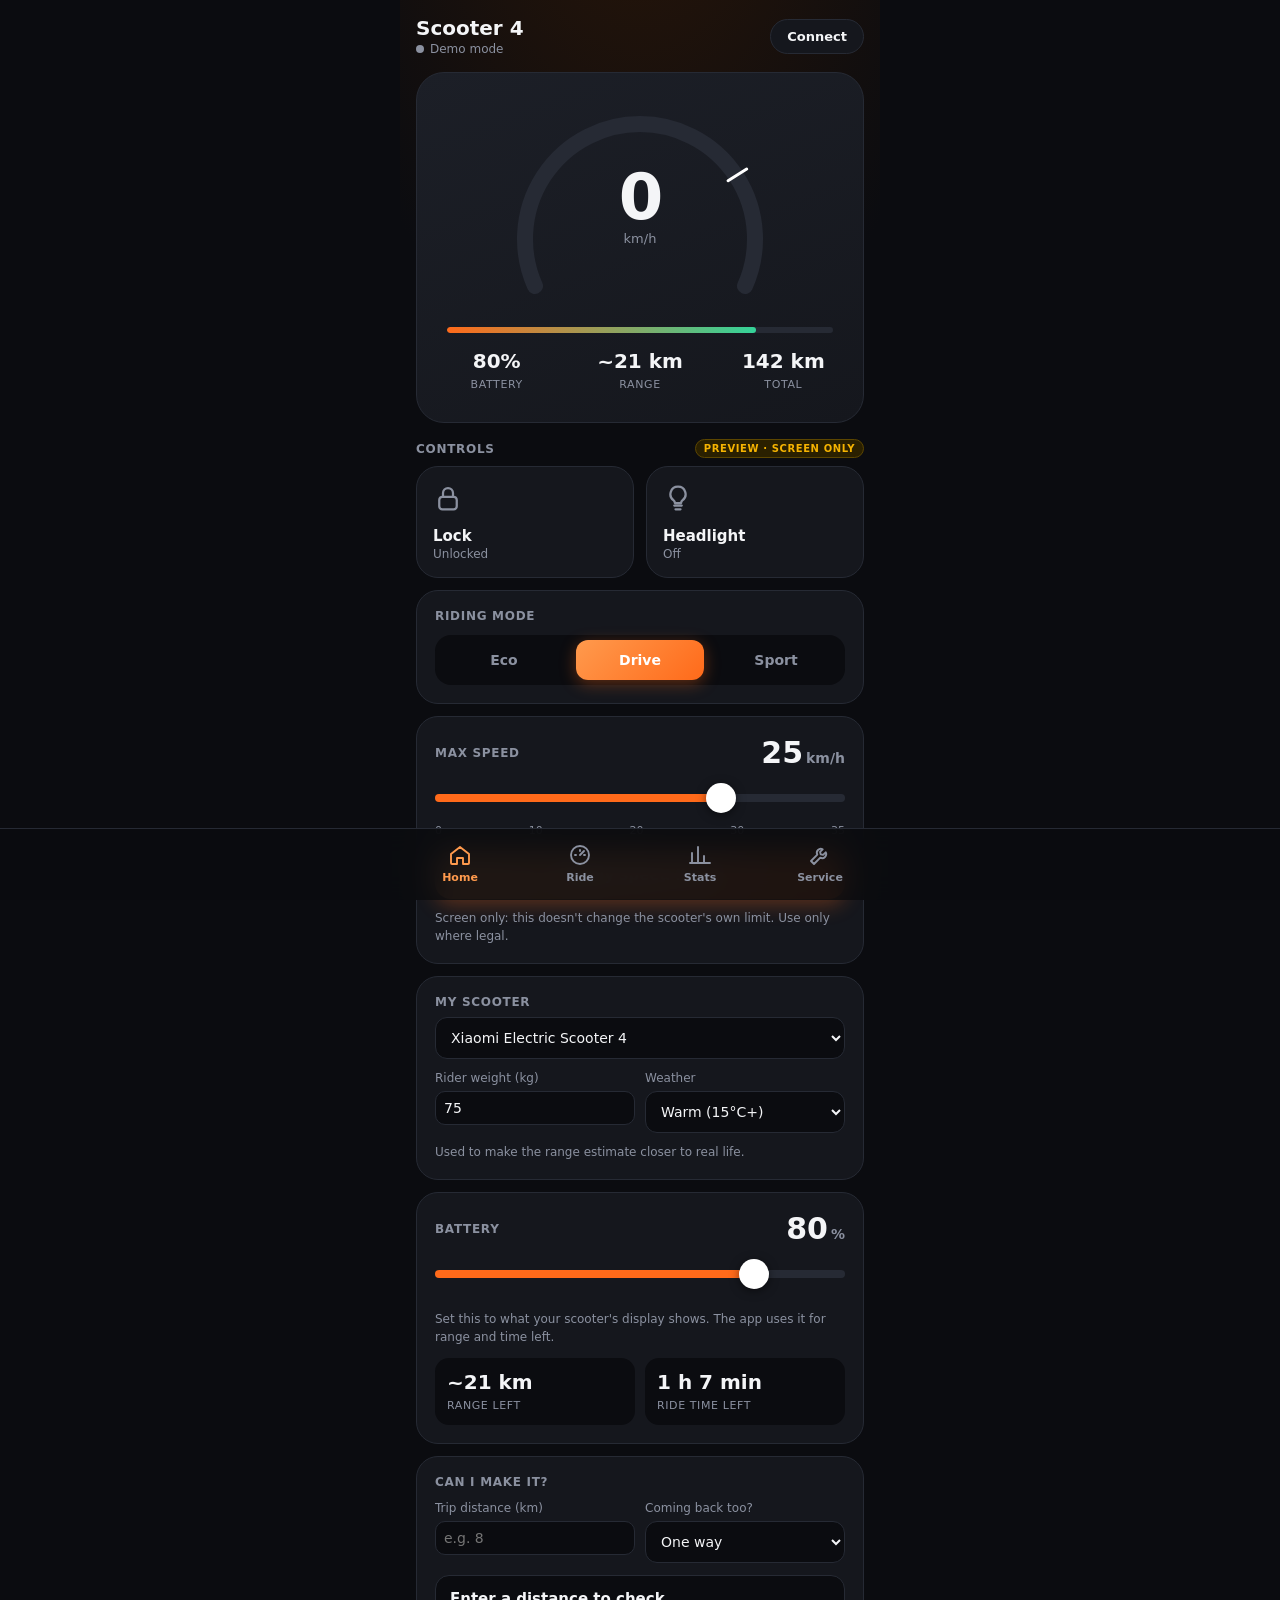
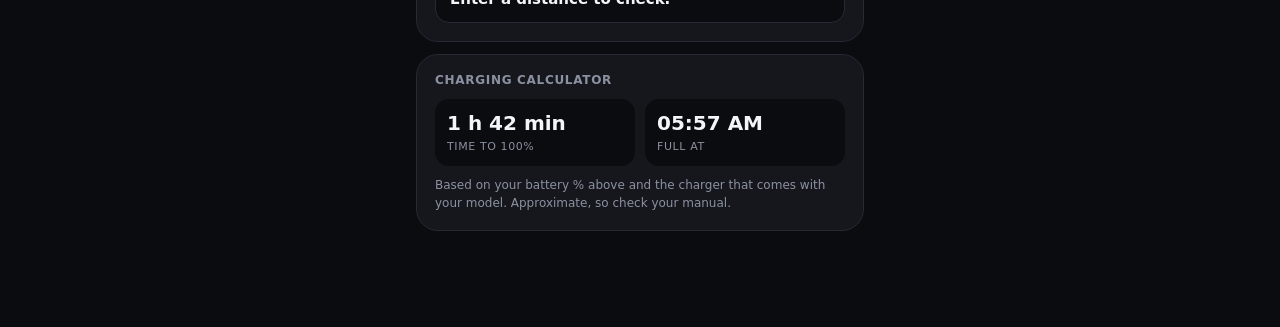
==== commit 466046f6: "Add model-aware range, trip planner, charging calculator, achievements and expenses Co-Authored-By: " ====
--- a/scooter/index.html
+++ b/scooter/index.html
@@ -87,13 +87,25 @@
 nav svg{width:24px;height:24px;stroke:currentColor;fill:none;stroke-width:1.9;stroke-linecap:round;stroke-linejoin:round}
 nav button.on{color:var(--ac2)}
 .page{display:none}.page.on{display:block}
+.badge{display:inline-block;font-size:10px;font-weight:700;letter-spacing:.6px;text-transform:uppercase;color:var(--warn);border:1px solid #5c4600;background:#2a2000;border-radius:999px;padding:3px 8px}
+.sel{width:100%;background:var(--bg);border:1px solid var(--line);color:var(--tx);border-radius:12px;padding:11px;font:inherit;font-size:14px;margin-top:8px}
+.f2{display:grid;grid-template-columns:1fr 1fr;gap:10px}
+.fl{font-size:12px;color:var(--mut);margin-top:12px;display:block}
+.fl .inp,.fl .sel{width:100%;text-align:left;margin-top:6px}
+.verdict{margin-top:12px;border-radius:14px;padding:14px;font-weight:700;font-size:15px;background:var(--bg);border:1px solid var(--line)}
+.verdict.yes{border-color:#14532d;background:#052e1a;color:#86efac}.verdict.maybe{border-color:#5c4600;background:#2a2000;color:#fde68a}.verdict.no{border-color:#7f1d1d;background:#3b0d0d;color:#fecaca}
+.verdict small{display:block;font-weight:500;font-size:12px;opacity:.85;margin-top:4px}
+.ach{display:grid;grid-template-columns:repeat(3,1fr);gap:10px;margin-top:12px}
+.ach div{background:var(--bg);border:1px solid var(--line);border-radius:16px;padding:12px 6px;text-align:center;opacity:.35;filter:grayscale(1)}
+.ach div.got{opacity:1;filter:none;border-color:#6b3513}
+.ach b{display:block;font-size:26px}.ach span{font-size:11px;color:var(--mut);display:block;margin-top:4px;line-height:1.3}
 #toast{position:fixed;left:16px;right:16px;bottom:calc(84px + env(safe-area-inset-bottom));max-width:448px;margin:auto;background:#242833;border:1px solid var(--line);border-radius:16px;padding:14px 16px;font-size:13px;line-height:1.4;opacity:0;transform:translateY(12px);transition:.25s;pointer-events:none;z-index:9}
 #toast.show{opacity:1;transform:none}
 </style>
 </head>
 <body>
 <header>
-  <div><h1>Scooter 4</h1><div class="sub"><i class="dot" id="dot"></i><span id="status">Demo mode</span></div></div>
+  <div><h1 id="title">Scooter 4</h1><div class="sub"><i class="dot" id="dot"></i><span id="status">Demo mode</span></div></div>
   <button class="pill" id="connect">Connect</button>
 </header>
 
@@ -114,7 +126,8 @@
       <div class="stat"><b id="odo">142 km</b><span>Total</span></div>
     </div>
   </div>
-  <div class="grid">
+  <div class="row" style="margin-top:16px"><span class="lbl">Controls</span><span class="badge">Preview · screen only</span></div>
+  <div class="grid" style="margin-top:8px">
     <button class="tile" id="lock"><svg viewBox="0 0 24 24"><rect x="5" y="11" width="14" height="10" rx="2.5"/><path d="M8 11V8a4 4 0 0 1 8 0v3"/></svg><div><div class="t">Lock</div><div class="s" id="lockS">Unlocked</div></div></button>
     <button class="tile" id="light"><svg viewBox="0 0 24 24"><path d="M9 18h6M10 21h4M12 3a6 6 0 0 0-3.5 10.9c.6.5 1 1.2 1 2.1h5c0-.9.4-1.6 1-2.1A6 6 0 0 0 12 3z"/></svg><div><div class="t">Headlight</div><div class="s" id="lightS">Off</div></div></button>
   </div>
@@ -128,6 +141,20 @@
     <div class="ticks"><span>0</span><span>10</span><span>20</span><span>30</span><span>35</span></div>
     <button class="btn" id="apply">Apply speed limit</button>
     <div class="note">Screen only: this doesn't change the scooter's own limit. Use only where legal.</div>
+  </div>
+  <div class="card">
+    <div class="lbl">My scooter</div>
+    <select class="sel" id="model">
+      <option value="s4">Xiaomi Electric Scooter 4</option>
+      <option value="pro">Xiaomi Electric Scooter 4 Pro</option>
+      <option value="lite">Xiaomi Electric Scooter 4 Lite</option>
+      <option value="ultra">Xiaomi Electric Scooter 4 Ultra</option>
+    </select>
+    <div class="f2">
+      <label class="fl">Rider weight (kg)<input class="inp" id="weight" type="number" min="30" max="150" inputmode="numeric"></label>
+      <label class="fl">Weather<select class="sel" id="temp"><option value="warm">Warm (15°C+)</option><option value="cool">Cool (5–15°C)</option><option value="cold">Cold (under 5°C)</option></select></label>
+    </div>
+    <div class="note">Used to make the range estimate closer to real life.</div>
   </div>
   <div class="card">
     <div class="row"><span class="lbl">Battery</span><span class="big"><span id="b2">80</span><small>%</small></span></div>
@@ -137,6 +164,22 @@
       <div><b id="r2">~36 km</b><span>Range left</span></div>
       <div><b id="t2">1 h 56 min</b><span>Ride time left</span></div>
     </div>
+  </div>
+  <div class="card">
+    <div class="lbl">Can I make it?</div>
+    <div class="f2">
+      <label class="fl">Trip distance (km)<input class="inp" id="tripKm" type="number" min="0" step="0.5" inputmode="decimal" placeholder="e.g. 8"></label>
+      <label class="fl">Coming back too?<select class="sel" id="tripRound"><option value="1">One way</option><option value="2">Round trip</option></select></label>
+    </div>
+    <div class="verdict" id="verdict">Enter a distance to check.</div>
+  </div>
+  <div class="card">
+    <div class="lbl">Charging calculator</div>
+    <div class="kv">
+      <div><b id="chTime">–</b><span>Time to 100%</span></div>
+      <div><b id="chAt">–</b><span>Full at</span></div>
+    </div>
+    <div class="note">Based on your battery % above and the charger that comes with your model. Approximate, so check your manual.</div>
   </div>
 </section>
 
@@ -190,6 +233,10 @@
     <div class="row" style="margin-top:12px"><span class="note" style="margin:0">Car cost per km</span><input class="inp" id="costIn" type="number" step="0.1" min="0" inputmode="decimal"></div>
   </div>
   <div class="card">
+    <div class="lbl">Achievements</div>
+    <div class="ach" id="ach"></div>
+  </div>
+  <div class="card">
     <div class="row"><span class="lbl">Ride history</span><button class="small" id="addTrip">+ Add manually</button></div>
     <div id="trips" style="margin-top:6px"></div>
   </div>
@@ -216,6 +263,15 @@
     </div>
     <div class="note">Battery tip: charge after rides, don't leave it at 0%, and store it at 40–60% if you won't ride for weeks.</div>
   </div>
+  <div class="card">
+    <div class="row"><span class="lbl">Expenses</span><button class="small" id="addExp">+ Add</button></div>
+    <div class="kv">
+      <div><b id="eTotal">0</b><span>Total spent</span></div>
+      <div><b id="ePerKm">0</b><span>Cost per km</span></div>
+    </div>
+    <div id="exps" style="margin-top:8px"></div>
+    <div class="note">Log parts, repairs, tyres, accessories. Include the scooter's price if you want the true cost per km.</div>
+  </div>
 </section>
 
 <nav><div>
@@ -230,7 +286,7 @@
 const $=id=>document.getElementById(id);
 const store={get(k,d){try{const v=localStorage.getItem(k);return v?JSON.parse(v):d}catch(e){return d}},set(k,v){try{localStorage.setItem(k,JSON.stringify(v))}catch(e){}}};
 const S={locked:false,light:false,mode:'drive',max:25,applied:25,speed:0,connected:false};
-const D=Object.assign({batt:80,odo:142,done:{tyre:80,bolts:0,brake:0,clean:0,bat:0,pro:0},trips:[],cost:0.5,alert:25,alertOn:false,park:null,charges:[],check:{}},store.get('scooterData',{}));
+const D=Object.assign({batt:80,odo:142,done:{tyre:80,bolts:0,brake:0,clean:0,bat:0,pro:0},trips:[],cost:0.5,alert:25,alertOn:false,park:null,charges:[],check:{},model:'s4',weight:75,temp:'warm',exps:[]},store.get('scooterData',{}));
 const old=store.get('scooterM',null);if(old&&!store.get('scooterData',null)){D.odo=old.odo??D.odo;Object.assign(D.done,old.done||{})}
 const save=()=>store.set('scooterData',D);
 let ble=null,toastT;
@@ -243,7 +299,10 @@
   window.scrollTo(0,0);renderAll()};
 
 // ---------- home ----------
-const FULL_RANGE={eco:55,drive:45,sport:35};
+const MODELS={s4:{name:'Scooter 4',range:35,charge:8.5},pro:{name:'Scooter 4 Pro',range:55,charge:8.5},lite:{name:'Scooter 4 Lite',range:20,charge:5.5},ultra:{name:'Scooter 4 Ultra',range:70,charge:7.5}};
+function fullRange(){const m=MODELS[D.model]||MODELS.s4;
+  const mode={eco:1.15,drive:1,sport:.8}[S.mode],w=Math.min(1.2,Math.max(.6,1-(D.weight-75)*.006)),t={warm:1,cool:.88,cold:.72}[D.temp];
+  return m.range*.75*mode*w*t}
 const fmtT=min=>{const h=Math.floor(min/60),m=Math.round(min%60);return h?h+' h '+m+' min':m+' min'};
 function renderHome(){
   const live=R.on?R.speed:S.speed;
@@ -255,7 +314,7 @@
   $('arc').style.opacity=live<.5?0:1;$('arc').setAttribute('stroke-dasharray',(Math.min(live,35)/35*100).toFixed(1)+' 100');
   const a=(135+270*S.applied/35)*Math.PI/180,cx=150,cy=145;
   $('limit').setAttribute('d',`M${cx+104*Math.cos(a)} ${cy+104*Math.sin(a)} L${cx+126*Math.cos(a)} ${cy+126*Math.sin(a)}`);
-  const r=D.batt/100*FULL_RANGE[S.mode];
+  const r=D.batt/100*fullRange();$('model').value=D.model;$('temp').value=D.temp;if(document.activeElement!==$('weight'))$('weight').value=D.weight;$('title').textContent=(MODELS[D.model]||MODELS.s4).name;renderPlan();
   $('batt').textContent=D.batt+'%';$('batbar').style.width=D.batt+'%';$('range').textContent='~'+Math.round(r)+' km';$('odo').textContent=Math.round(D.odo)+' km';
   $('b2').textContent=D.batt;$('battIn').value=D.batt;$('battIn').style.setProperty('--p',D.batt+'%');
   $('r2').textContent='~'+Math.round(r)+' km';
@@ -369,12 +428,48 @@
   $('cLast').textContent=D.charges.length?new Date(D.charges[0]).toLocaleDateString([], {day:'numeric',month:'short'}):'–';
 }
 $('odoIn').onchange=e=>{D.odo=Math.max(0,+e.target.value||0);save();renderAll()};
-$('maint').onclick=e=>{const id=e.target.dataset.id;if(!id)return;D.done[id]=D.odo;save();renderService();toast('Marked done at '+Math.round(D.odo)+' km')};
-$('check').onchange=e=>{const i=e.target.dataset.c;if(i==null)return;D.check[i]=e.target.checked;save();if(CHECK.every((_,k)=>D.check[k]))toast('All checks done. Ride safe!')};
+$('maint').onclick=e=>{const id=e.target.dataset.id;if(!id)return;D.done[id]=D.odo;D.serviced=true;save();renderService();renderAch();toast('Marked done at '+Math.round(D.odo)+' km')};
+$('check').onchange=e=>{const i=e.target.dataset.c;if(i==null)return;D.check[i]=e.target.checked;save();renderAch();if(CHECK.every((_,k)=>D.check[k]))toast('All checks done. Ride safe!')};
 $('checkReset').onclick=()=>{D.check={};save();renderService()};
 $('charged').onclick=()=>{D.charges.unshift(Date.now());D.batt=100;save();renderAll();toast('Charge logged, battery set to 100%')};
 
-function renderAll(){renderHome();renderRide();renderStats();renderService()}
+// ---------- planner, charging ----------
+function renderPlan(){
+  const km=parseFloat($('tripKm').value)*(+$('tripRound').value),r=D.batt/100*fullRange(),v=$('verdict');
+  if(!(km>0)){v.className='verdict';v.textContent='Enter a distance to check.'}
+  else{const left=r-km,pct=Math.max(0,Math.round(left/fullRange()*100));
+    if(left>=r*.25&&left>2){v.className='verdict yes';v.innerHTML='Yes, easily<small>About '+pct+'% battery left when you arrive.</small>'}
+    else if(left>0){v.className='verdict maybe';v.innerHTML='Just about<small>You\u2019d arrive with around '+pct+'%. Eco mode will help.</small>'}
+    else{v.className='verdict no';v.innerHTML='No, charge first<small>You\u2019re about '+Math.ceil(-left)+' km short. Charge to at least '+Math.min(100,Math.ceil(km/fullRange()*100*1.15))+'%.</small>'}}
+  const h=(MODELS[D.model]||MODELS.s4).charge*(100-D.batt)/100;
+  $('chTime').textContent=D.batt>=100?'Full':fmtT(h*60);
+  $('chAt').textContent=D.batt>=100?'Now':new Date(Date.now()+h*36e5).toLocaleTimeString([], {hour:'2-digit',minute:'2-digit'});
+}
+$('model').onchange=e=>{D.model=e.target.value;save();renderHome()};
+$('temp').onchange=e=>{D.temp=e.target.value;save();renderHome()};
+$('weight').onchange=e=>{D.weight=Math.min(150,Math.max(30,+e.target.value||75));save();renderHome()};
+$('tripKm').oninput=renderPlan;$('tripRound').onchange=renderPlan;
+
+// ---------- achievements ----------
+function renderAch(){
+  const all=D.trips.reduce((a,t)=>a+t.km,0),longest=D.trips.reduce((a,t)=>Math.max(a,t.km),0),days=new Set(D.trips.map(t=>new Date(t.t).toDateString()));
+  let streak=0;for(let d=new Date();days.has(d.toDateString());d.setDate(d.getDate()-1))streak++;
+  const A=[['\ud83d\udef4','First ride',D.trips.length>=1],['\ud83d\udd1f','10 rides',D.trips.length>=10],['\ud83d\udcaf','100 km total',all>=100],
+    ['\ud83c\udfc6','500 km total',all>=500],['\ud83d\udee3\ufe0f','15 km in one ride',longest>=15],['\ud83d\udd25','3-day streak',streak>=3],
+    ['\ud83d\udd27','Did a service',!!D.serviced],['\u2705','Full safety check',CHECK.every((_,k)=>D.check[k])],['\ud83c\udf0d','Saved 10 kg CO\u2082',all*.17>=10]];
+  $('ach').innerHTML=A.map(a=>`<div class="${a[2]?'got':''}"><b>${a[0]}</b><span>${a[1]}</span></div>`).join('');
+}
+
+// ---------- expenses ----------
+function renderExp(){
+  const tot=D.exps.reduce((a,e)=>a+e.amt,0);
+  $('eTotal').textContent=tot.toFixed(0);$('ePerKm').textContent=D.odo>0?(tot/D.odo).toFixed(2):'0';
+  $('exps').innerHTML=D.exps.map((e,i)=>`<div class="trip"><div><b>${e.name.replace(/[<>&]/g,'')}</b><div class="m">${new Date(e.t).toLocaleDateString([], {day:'numeric',month:'short',year:'numeric'})}</div></div><div style="text-align:right"><b>${e.amt.toFixed(0)}</b> <button class="small" data-x="${i}" style="padding:3px 8px;margin-left:4px">\u00d7</button></div></div>`).join('');
+}
+$('addExp').onclick=()=>{const n=(prompt('What did you pay for? (e.g. new tyre)')||'').trim();if(!n)return;const a=parseFloat(prompt('How much did it cost?')||'');if(!(a>=0))return;D.exps.unshift({t:Date.now(),name:n.slice(0,60),amt:a});save();renderExp();toast('Expense added')};
+$('exps').onclick=e=>{const i=e.target.dataset.x;if(i==null||!confirm('Delete this expense?'))return;D.exps.splice(+i,1);save();renderExp()};
+
+function renderAll(){renderHome();renderRide();renderStats();renderService();renderAch();renderExp()}
 renderAll();
 if('serviceWorker' in navigator)navigator.serviceWorker.register('sw.js').catch(()=>{});
 </script>
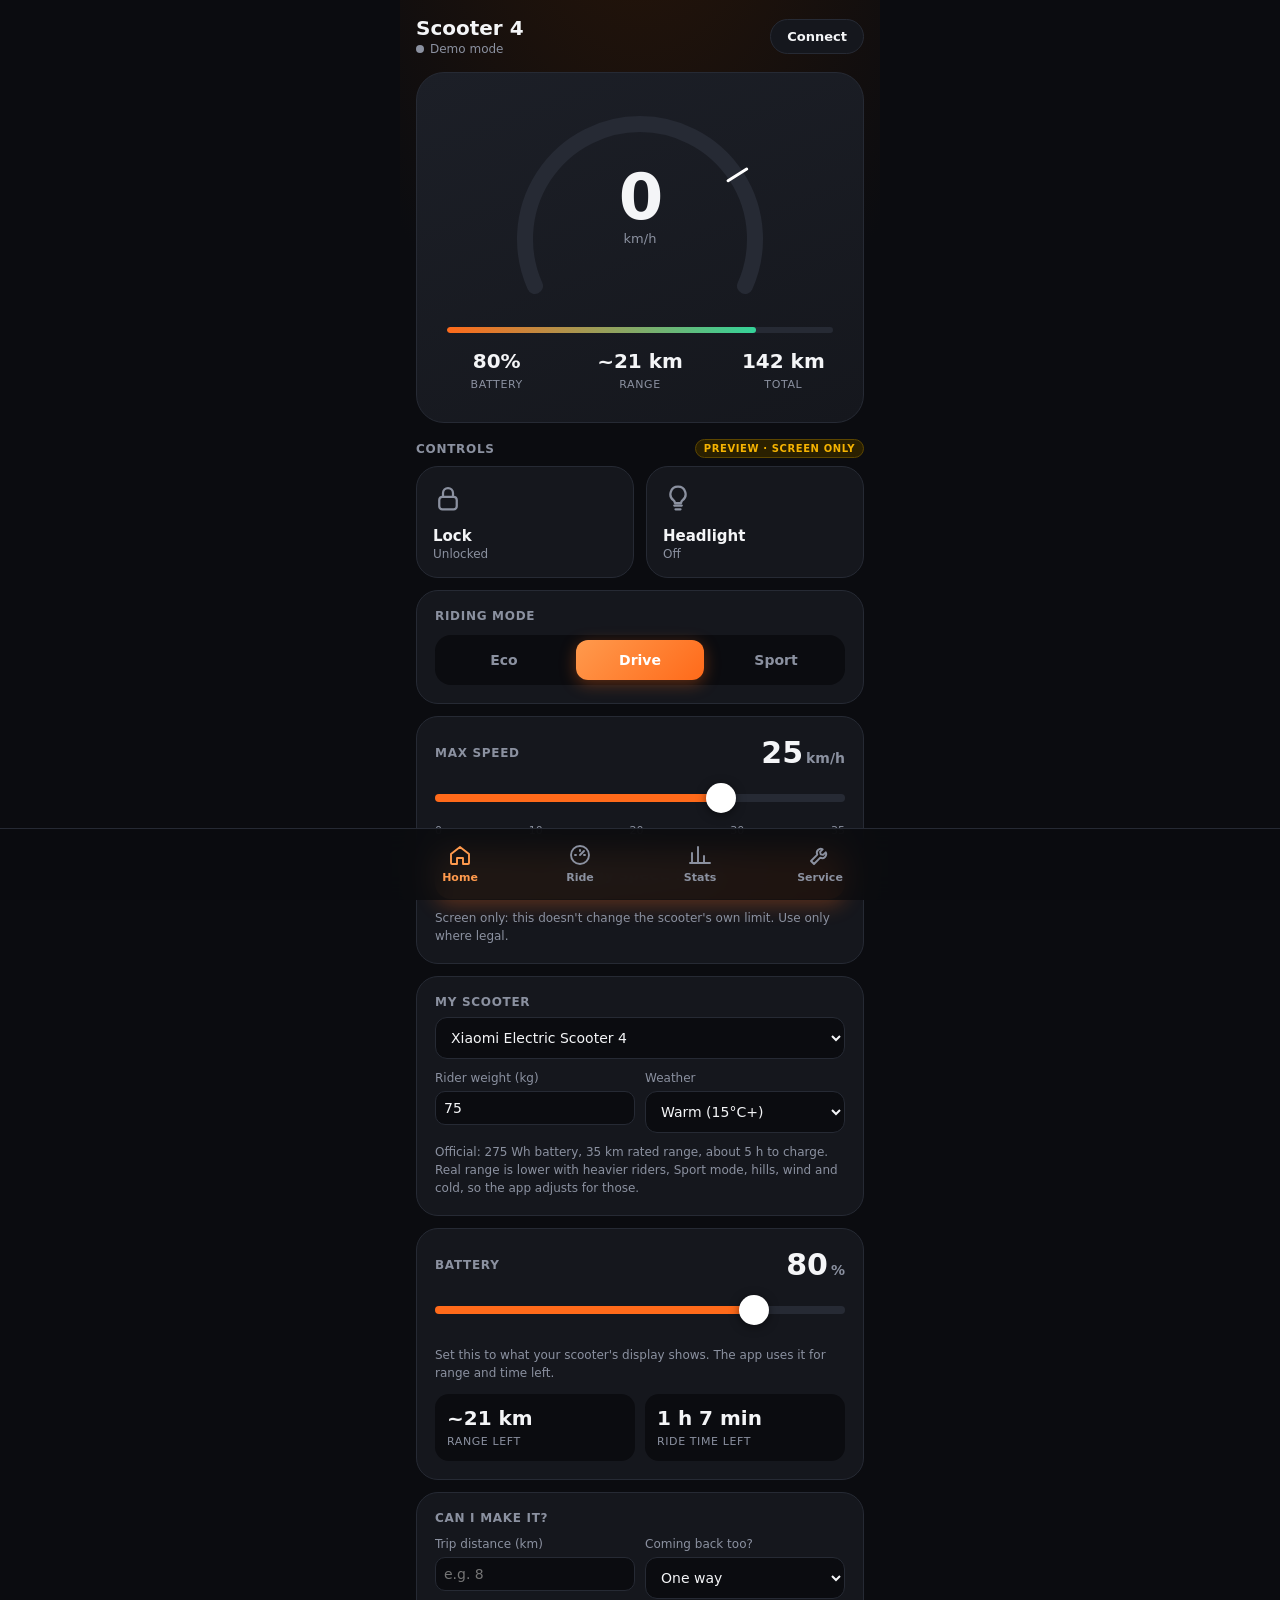
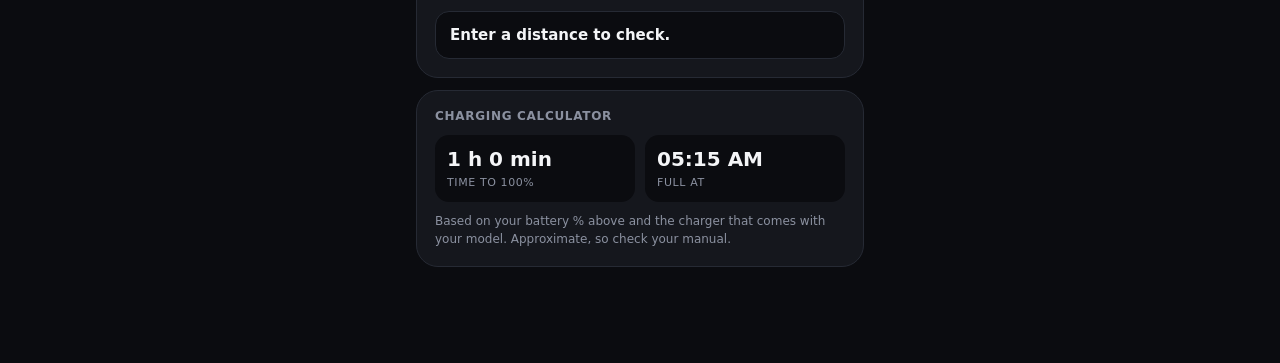
==== commit 90bc1f32: "Use official Xiaomi specs for range and charge time; add Scooter 4 Pro 2nd Gen Co-Authored-By: Claud" ====
--- a/scooter/index.html
+++ b/scooter/index.html
@@ -147,6 +147,7 @@
     <select class="sel" id="model">
       <option value="s4">Xiaomi Electric Scooter 4</option>
       <option value="pro">Xiaomi Electric Scooter 4 Pro</option>
+      <option value="pro2">Xiaomi Electric Scooter 4 Pro (2nd Gen)</option>
       <option value="lite">Xiaomi Electric Scooter 4 Lite</option>
       <option value="ultra">Xiaomi Electric Scooter 4 Ultra</option>
     </select>
@@ -154,7 +155,7 @@
       <label class="fl">Rider weight (kg)<input class="inp" id="weight" type="number" min="30" max="150" inputmode="numeric"></label>
       <label class="fl">Weather<select class="sel" id="temp"><option value="warm">Warm (15°C+)</option><option value="cool">Cool (5–15°C)</option><option value="cold">Cold (under 5°C)</option></select></label>
     </div>
-    <div class="note">Used to make the range estimate closer to real life.</div>
+    <div class="note" id="spec">Used to make the range estimate closer to real life.</div>
   </div>
   <div class="card">
     <div class="row"><span class="lbl">Battery</span><span class="big"><span id="b2">80</span><small>%</small></span></div>
@@ -299,7 +300,8 @@
   window.scrollTo(0,0);renderAll()};
 
 // ---------- home ----------
-const MODELS={s4:{name:'Scooter 4',range:35,charge:8.5},pro:{name:'Scooter 4 Pro',range:55,charge:8.5},lite:{name:'Scooter 4 Lite',range:20,charge:5.5},ultra:{name:'Scooter 4 Ultra',range:70,charge:7.5}};
+// Official Xiaomi specs (mi.com): rated range is measured at 75 kg, 15 km/h, flat road.
+const MODELS={s4:{name:'Scooter 4',range:35,charge:5,wh:275},pro:{name:'Scooter 4 Pro',range:55,charge:8.5,wh:446},pro2:{name:'Scooter 4 Pro (2nd Gen)',range:60,charge:9,wh:468},lite:{name:'Scooter 4 Lite',range:20,charge:4.5,wh:187},ultra:{name:'Scooter 4 Ultra',range:70,charge:6.5,wh:562}};
 function fullRange(){const m=MODELS[D.model]||MODELS.s4;
   const mode={eco:1.15,drive:1,sport:.8}[S.mode],w=Math.min(1.2,Math.max(.6,1-(D.weight-75)*.006)),t={warm:1,cool:.88,cold:.72}[D.temp];
   return m.range*.75*mode*w*t}
@@ -314,7 +316,7 @@
   $('arc').style.opacity=live<.5?0:1;$('arc').setAttribute('stroke-dasharray',(Math.min(live,35)/35*100).toFixed(1)+' 100');
   const a=(135+270*S.applied/35)*Math.PI/180,cx=150,cy=145;
   $('limit').setAttribute('d',`M${cx+104*Math.cos(a)} ${cy+104*Math.sin(a)} L${cx+126*Math.cos(a)} ${cy+126*Math.sin(a)}`);
-  const r=D.batt/100*fullRange();$('model').value=D.model;$('temp').value=D.temp;if(document.activeElement!==$('weight'))$('weight').value=D.weight;$('title').textContent=(MODELS[D.model]||MODELS.s4).name;renderPlan();
+  const r=D.batt/100*fullRange();$('model').value=D.model;$('temp').value=D.temp;if(document.activeElement!==$('weight'))$('weight').value=D.weight;{const m=MODELS[D.model]||MODELS.s4;$('title').textContent=m.name;$('spec').textContent='Official: '+m.wh+' Wh battery, '+m.range+' km rated range, about '+m.charge+' h to charge. Real range is lower with heavier riders, Sport mode, hills, wind and cold, so the app adjusts for those.'}renderPlan();
   $('batt').textContent=D.batt+'%';$('batbar').style.width=D.batt+'%';$('range').textContent='~'+Math.round(r)+' km';$('odo').textContent=Math.round(D.odo)+' km';
   $('b2').textContent=D.batt;$('battIn').value=D.batt;$('battIn').style.setProperty('--p',D.batt+'%');
   $('r2').textContent='~'+Math.round(r)+' km';
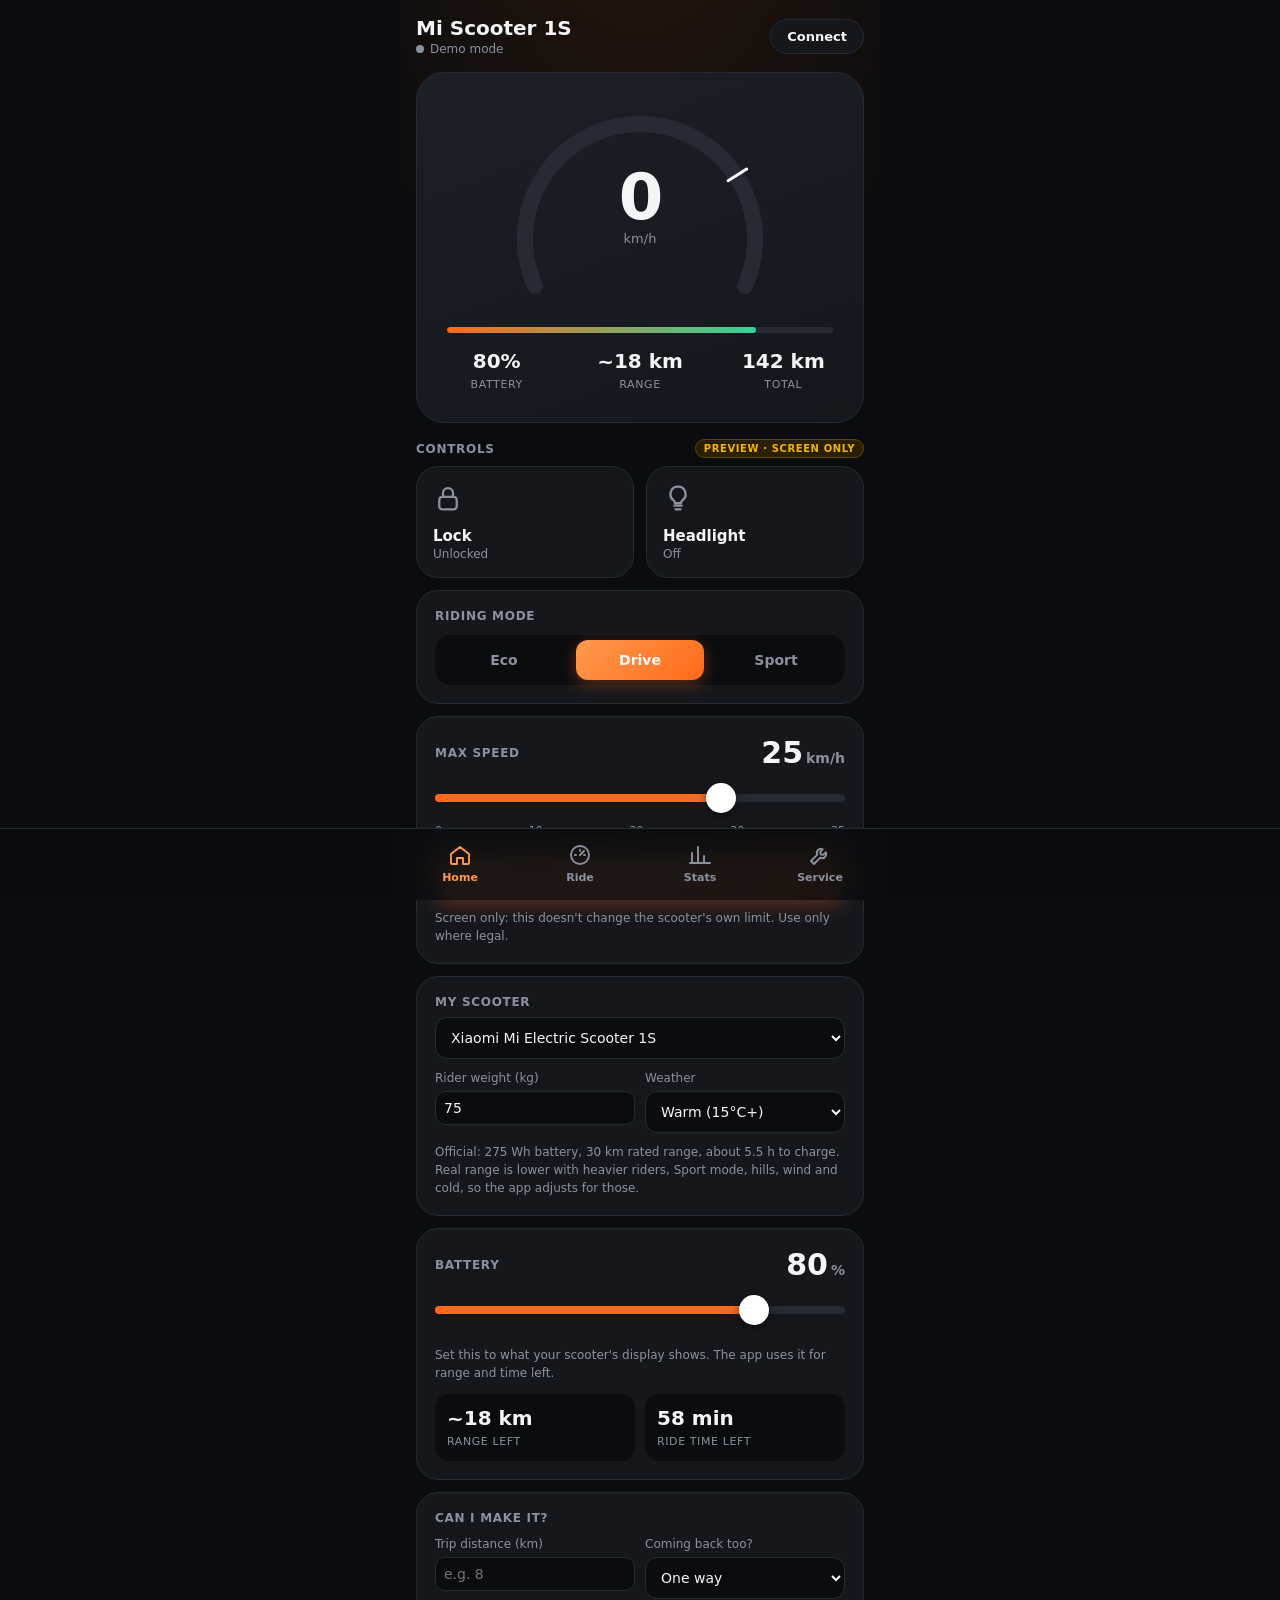
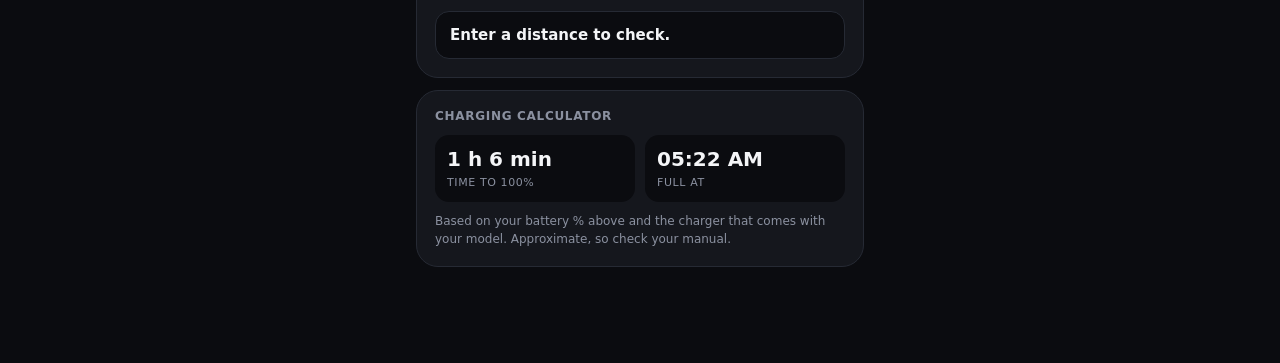
==== commit b1c59cc0: "Add Mi Electric Scooter 1S with official specs Co-Authored-By: Claude Opus 5.5 <noreply@anthropic.co" ====
--- a/scooter/index.html
+++ b/scooter/index.html
@@ -145,6 +145,7 @@
   <div class="card">
     <div class="lbl">My scooter</div>
     <select class="sel" id="model">
+      <option value="s1">Xiaomi Mi Electric Scooter 1S</option>
       <option value="s4">Xiaomi Electric Scooter 4</option>
       <option value="pro">Xiaomi Electric Scooter 4 Pro</option>
       <option value="pro2">Xiaomi Electric Scooter 4 Pro (2nd Gen)</option>
@@ -287,7 +288,7 @@
 const $=id=>document.getElementById(id);
 const store={get(k,d){try{const v=localStorage.getItem(k);return v?JSON.parse(v):d}catch(e){return d}},set(k,v){try{localStorage.setItem(k,JSON.stringify(v))}catch(e){}}};
 const S={locked:false,light:false,mode:'drive',max:25,applied:25,speed:0,connected:false};
-const D=Object.assign({batt:80,odo:142,done:{tyre:80,bolts:0,brake:0,clean:0,bat:0,pro:0},trips:[],cost:0.5,alert:25,alertOn:false,park:null,charges:[],check:{},model:'s4',weight:75,temp:'warm',exps:[]},store.get('scooterData',{}));
+const D=Object.assign({batt:80,odo:142,done:{tyre:80,bolts:0,brake:0,clean:0,bat:0,pro:0},trips:[],cost:0.5,alert:25,alertOn:false,park:null,charges:[],check:{},model:'s1',weight:75,temp:'warm',exps:[]},store.get('scooterData',{}));
 const old=store.get('scooterM',null);if(old&&!store.get('scooterData',null)){D.odo=old.odo??D.odo;Object.assign(D.done,old.done||{})}
 const save=()=>store.set('scooterData',D);
 let ble=null,toastT;
@@ -301,7 +302,7 @@
 
 // ---------- home ----------
 // Official Xiaomi specs (mi.com): rated range is measured at 75 kg, 15 km/h, flat road.
-const MODELS={s4:{name:'Scooter 4',range:35,charge:5,wh:275},pro:{name:'Scooter 4 Pro',range:55,charge:8.5,wh:446},pro2:{name:'Scooter 4 Pro (2nd Gen)',range:60,charge:9,wh:468},lite:{name:'Scooter 4 Lite',range:20,charge:4.5,wh:187},ultra:{name:'Scooter 4 Ultra',range:70,charge:6.5,wh:562}};
+const MODELS={s1:{name:'Mi Scooter 1S',range:30,charge:5.5,wh:275},s4:{name:'Scooter 4',range:35,charge:5,wh:275},pro:{name:'Scooter 4 Pro',range:55,charge:8.5,wh:446},pro2:{name:'Scooter 4 Pro (2nd Gen)',range:60,charge:9,wh:468},lite:{name:'Scooter 4 Lite',range:20,charge:4.5,wh:187},ultra:{name:'Scooter 4 Ultra',range:70,charge:6.5,wh:562}};
 function fullRange(){const m=MODELS[D.model]||MODELS.s4;
   const mode={eco:1.15,drive:1,sport:.8}[S.mode],w=Math.min(1.2,Math.max(.6,1-(D.weight-75)*.006)),t={warm:1,cool:.88,cold:.72}[D.temp];
   return m.range*.75*mode*w*t}
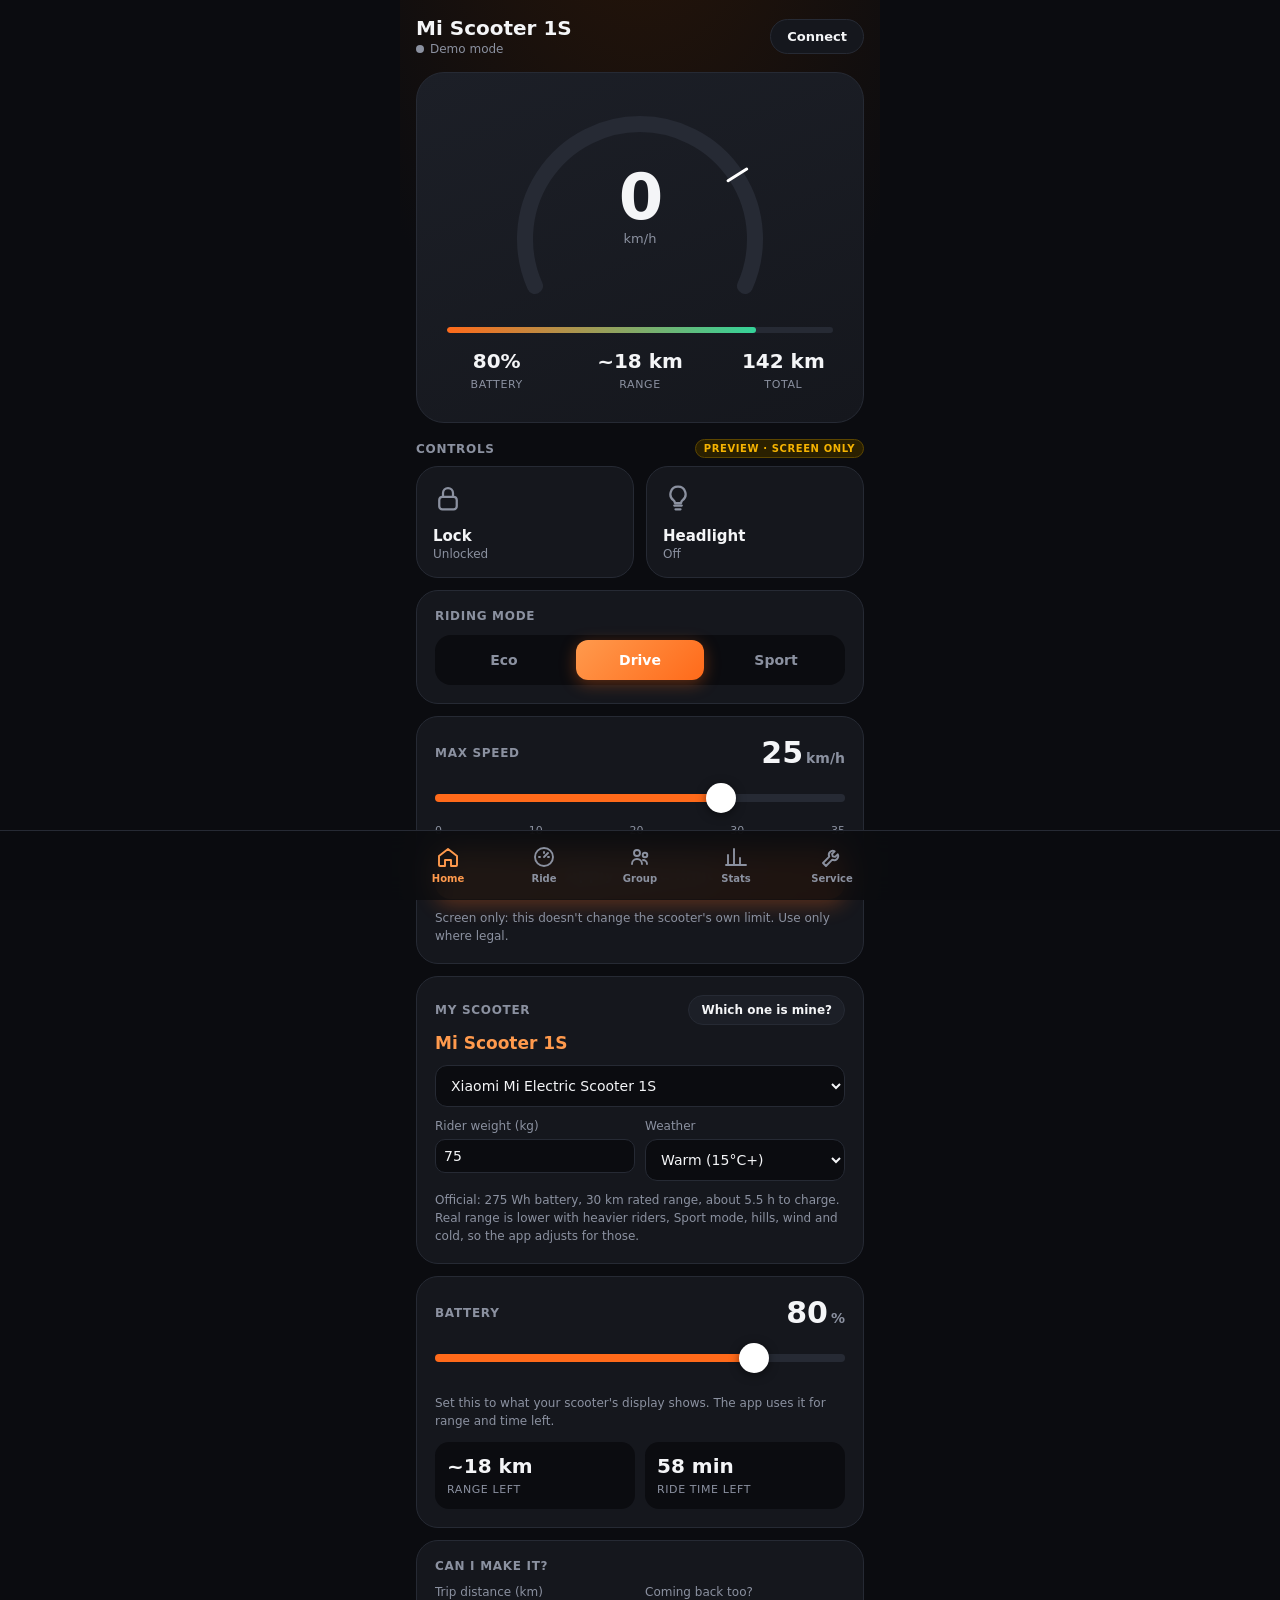
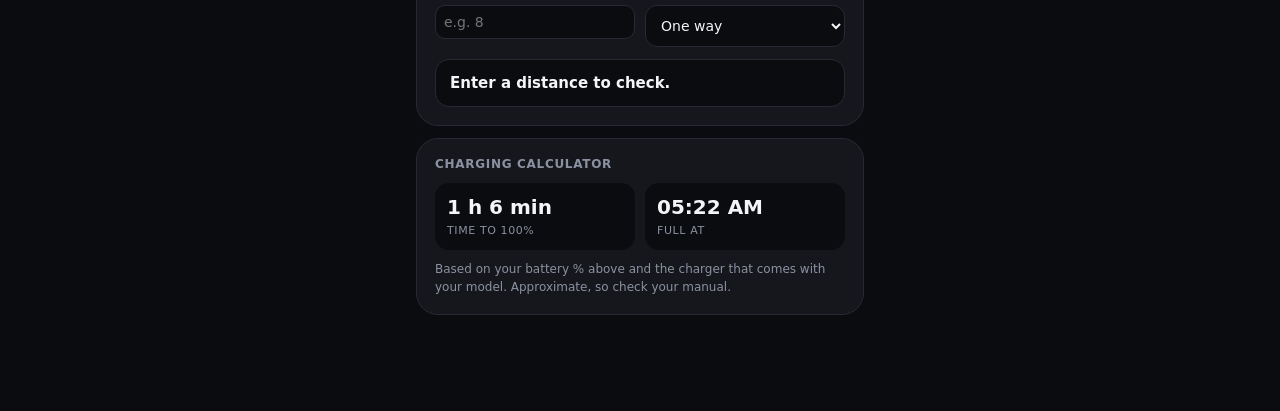
==== commit 43073977: "Sync scooter app: group board and model helper Co-Authored-By: Claude Opus 4.8 <noreply@anthropic.co" ====
--- a/scooter/index.html
+++ b/scooter/index.html
@@ -82,12 +82,30 @@
 .alert{background:#3b0d0d;border:1px solid #7f1d1d;color:#fecaca;border-radius:16px;padding:12px 14px;margin-top:12px;font-weight:700;text-align:center;display:none}
 .alert.show{display:block;animation:bl .6s infinite}
 nav{position:fixed;left:0;right:0;bottom:0;background:rgba(11,12,16,.92);backdrop-filter:blur(14px);-webkit-backdrop-filter:blur(14px);border-top:1px solid var(--line);padding:8px 8px max(10px,env(safe-area-inset-bottom));display:flex;justify-content:center;z-index:5}
-nav div{display:grid;grid-template-columns:repeat(4,1fr);width:100%;max-width:480px}
-nav button{background:none;border:0;color:var(--mut);font:inherit;font-size:11px;font-weight:600;display:flex;flex-direction:column;align-items:center;gap:4px;padding:6px 0}
+nav div{display:grid;grid-template-columns:repeat(5,1fr);width:100%;max-width:480px}
+nav button{background:none;border:0;color:var(--mut);font:inherit;font-size:10px;font-weight:600;display:flex;flex-direction:column;align-items:center;gap:4px;padding:6px 0}
 nav svg{width:24px;height:24px;stroke:currentColor;fill:none;stroke-width:1.9;stroke-linecap:round;stroke-linejoin:round}
 nav button.on{color:var(--ac2)}
 .page{display:none}.page.on{display:block}
 .badge{display:inline-block;font-size:10px;font-weight:700;letter-spacing:.6px;text-transform:uppercase;color:var(--warn);border:1px solid #5c4600;background:#2a2000;border-radius:999px;padding:3px 8px}
+.chosen{font-size:17px;font-weight:700;color:var(--ac2);margin:8px 0 4px}
+.way{background:var(--bg);border:1px solid var(--line);border-radius:12px;padding:12px;margin-top:10px;font-size:13px;line-height:1.5;color:var(--mut)}
+.way b{color:var(--tx)}
+.preset{display:grid;grid-template-columns:repeat(3,1fr);gap:8px;margin-top:12px}
+.preset button{border:1px solid var(--line);background:var(--card2);color:var(--tx);border-radius:14px;padding:14px 4px;font:inherit;font-weight:800;font-size:15px}
+.board{border-radius:22px;border:1px solid var(--line);background:#000;min-height:160px;display:flex;align-items:center;justify-content:center;text-align:center;padding:20px;margin-top:12px;overflow:hidden}
+.board b{font-weight:900;line-height:1.05;word-break:break-word}
+.peers{display:flex;flex-wrap:wrap;gap:6px;margin-top:10px}
+.peers span{font-size:11px;background:var(--bg);border:1px solid var(--line);border-radius:999px;padding:4px 10px;color:var(--mut)}
+.feed{margin-top:12px}
+.feed div{display:flex;gap:8px;padding:8px 0;border-top:1px solid var(--line);font-size:14px}
+.feed div:first-child{border-top:0}.feed .who{color:var(--ac2);font-weight:700;white-space:nowrap}
+.signbig{position:fixed;inset:0;background:#000;z-index:20;display:none;flex-direction:column;align-items:center;justify-content:center;text-align:center;padding:24px}
+.signbig.show{display:flex}
+.signbig b{color:#fff;font-weight:900;font-size:16vw;line-height:1;word-break:break-word}
+.signbig .x{position:absolute;top:calc(16px + env(safe-area-inset-top));right:20px;color:#fff;font-size:34px;background:none;border:0}
+.signbig.flash{animation:fl .5s steps(1) infinite}
+@keyframes fl{50%{background:#fff}50.01%{color:#000}}
 .sel{width:100%;background:var(--bg);border:1px solid var(--line);color:var(--tx);border-radius:12px;padding:11px;font:inherit;font-size:14px;margin-top:8px}
 .f2{display:grid;grid-template-columns:1fr 1fr;gap:10px}
 .fl{font-size:12px;color:var(--mut);margin-top:12px;display:block}
@@ -143,7 +161,8 @@
     <div class="note">Screen only: this doesn't change the scooter's own limit. Use only where legal.</div>
   </div>
   <div class="card">
-    <div class="lbl">My scooter</div>
+    <div class="row"><span class="lbl">My scooter</span><button class="small" id="whichBtn">Which one is mine?</button></div>
+    <div class="chosen" id="chosen">Mi Scooter 1S</div>
     <select class="sel" id="model">
       <option value="s1">Xiaomi Mi Electric Scooter 1S</option>
       <option value="s4">Xiaomi Electric Scooter 4</option>
@@ -157,6 +176,18 @@
       <label class="fl">Weather<select class="sel" id="temp"><option value="warm">Warm (15°C+)</option><option value="cool">Cool (5–15°C)</option><option value="cold">Cold (under 5°C)</option></select></label>
     </div>
     <div class="note" id="spec">Used to make the range estimate closer to real life.</div>
+    <div id="whichHelp" style="display:none">
+      <div class="note" style="margin-top:14px;color:var(--tx)"><b>3 easy ways to check which model you have:</b></div>
+      <div class="way"><b>1. The Mi Home app</b><br>Open Mi Home and tap your scooter. The exact name is at the top, e.g. "Mi Electric Scooter 1S".</div>
+      <div class="way"><b>2. The sticker</b><br>Look on the stem (the pole) or under the footboard for a label. It shows the model name and a number like <b>DDHBC02NEB</b> (1S) or <b>DDHBC08NEB</b> (Scooter 4).</div>
+      <div class="way"><b>3. By looking at it</b><br>
+        <b>1S:</b> smaller, 8.5" tyres, no suspension, single rear reflector. The common older model.<br>
+        <b>Scooter 4:</b> 10" tubeless tyres, turn-signal look, bigger deck.<br>
+        <b>4 Pro:</b> largest of the "4" family, longest range.<br>
+        <b>4 Lite:</b> budget version, shorter range.<br>
+        <b>4 Ultra:</b> biggest, has suspension front and back.</div>
+      <div class="note">Still unsure? Tell me the number from the sticker and I'll identify it.</div>
+    </div>
   </div>
   <div class="card">
     <div class="row"><span class="lbl">Battery</span><span class="big"><span id="b2">80</span><small>%</small></span></div>
@@ -276,9 +307,48 @@
   </div>
 </section>
 
+<!-- GROUP -->
+<section class="page" id="p-group">
+  <h2>Group ride</h2>
+  <div class="card" style="margin-top:0">
+    <div class="row"><span class="lbl">Signal board</span><span class="sub" id="groupStat"><i class="dot"></i><span>Solo</span></span></div>
+    <div class="board" id="board"><b id="boardTxt" style="font-size:34px;color:#444">Tap a signal</b></div>
+    <div class="peers" id="peers"></div>
+    <div class="preset" id="preset">
+      <button data-s="STOP" style="color:#ff6a6a">STOP</button>
+      <button data-s="SLOW" style="color:#f5b301">SLOW</button>
+      <button data-s="GO" style="color:#34d399">GO</button>
+      <button data-s="◀ LEFT">◀ LEFT</button>
+      <button data-s="RIGHT ▶">RIGHT ▶</button>
+      <button data-s="WAIT">WAIT</button>
+    </div>
+    <div class="row" style="gap:8px">
+      <input class="inp" id="msgIn" style="flex:1;width:auto;text-align:left" placeholder="Type your own…" maxlength="40">
+      <button class="small" id="msgSend">Show</button>
+    </div>
+    <div class="btn2">
+      <button class="btn sec" id="torchBtn">🔦 Torch</button>
+      <button class="btn" id="fullBtn">Full-screen sign</button>
+    </div>
+    <div class="note" id="groupNote">Open this same link on each phone in your group and everyone sees the signals live. On your own phone, "Full-screen sign" shows a big message you hold up.</div>
+  </div>
+  <div class="card">
+    <div class="lbl">Recent signals</div>
+    <div class="feed" id="feed"><div class="note" style="border:0">No signals yet.</div></div>
+  </div>
+  <div class="card">
+    <div class="row"><span class="lbl">Your name in the group</span></div>
+    <input class="sel" id="nameIn" maxlength="14" placeholder="e.g. Guy" style="text-align:left">
+    <div class="note">Shown next to the signals you send. Safety first: glance, don't stare. Keep your eyes on the road.</div>
+  </div>
+</section>
+
+<div class="signbig" id="signbig"><button class="x" id="signX">✕</button><b id="signTxt">STOP</b></div>
+
 <nav><div>
   <button class="on" data-p="home"><svg viewBox="0 0 24 24"><path d="M3 11l9-7 9 7v9a1 1 0 0 1-1 1h-5v-6h-6v6H4a1 1 0 0 1-1-1z"/></svg>Home</button>
   <button data-p="ride"><svg viewBox="0 0 24 24"><circle cx="12" cy="12" r="9"/><path d="M12 12l4-4"/><path d="M12 7v1M7 12h1M16 12h1"/></svg>Ride</button>
+  <button data-p="group"><svg viewBox="0 0 24 24"><circle cx="9" cy="8" r="3"/><circle cx="17" cy="10" r="2.3"/><path d="M4 19c0-2.8 2.2-5 5-5s5 2.2 5 5M15 15c2.2 0 4 1.6 4 4"/></svg>Group</button>
   <button data-p="stats"><svg viewBox="0 0 24 24"><path d="M4 20V10M10 20V4M16 20v-7M22 20H2"/></svg>Stats</button>
   <button data-p="service"><svg viewBox="0 0 24 24"><path d="M14.7 6.3a4 4 0 0 0-5.4 5.4L3 18l3 3 6.3-6.3a4 4 0 0 0 5.4-5.4l-2.6 2.6-2.4-.6-.6-2.4z"/></svg>Service</button>
 </div></nav>
@@ -288,7 +358,7 @@
 const $=id=>document.getElementById(id);
 const store={get(k,d){try{const v=localStorage.getItem(k);return v?JSON.parse(v):d}catch(e){return d}},set(k,v){try{localStorage.setItem(k,JSON.stringify(v))}catch(e){}}};
 const S={locked:false,light:false,mode:'drive',max:25,applied:25,speed:0,connected:false};
-const D=Object.assign({batt:80,odo:142,done:{tyre:80,bolts:0,brake:0,clean:0,bat:0,pro:0},trips:[],cost:0.5,alert:25,alertOn:false,park:null,charges:[],check:{},model:'s1',weight:75,temp:'warm',exps:[]},store.get('scooterData',{}));
+const D=Object.assign({batt:80,odo:142,done:{tyre:80,bolts:0,brake:0,clean:0,bat:0,pro:0},trips:[],cost:0.5,alert:25,alertOn:false,park:null,charges:[],check:{},model:'s1',weight:75,temp:'warm',exps:[],name:''},store.get('scooterData',{}));
 const old=store.get('scooterM',null);if(old&&!store.get('scooterData',null)){D.odo=old.odo??D.odo;Object.assign(D.done,old.done||{})}
 const save=()=>store.set('scooterData',D);
 let ble=null,toastT;
@@ -317,7 +387,7 @@
   $('arc').style.opacity=live<.5?0:1;$('arc').setAttribute('stroke-dasharray',(Math.min(live,35)/35*100).toFixed(1)+' 100');
   const a=(135+270*S.applied/35)*Math.PI/180,cx=150,cy=145;
   $('limit').setAttribute('d',`M${cx+104*Math.cos(a)} ${cy+104*Math.sin(a)} L${cx+126*Math.cos(a)} ${cy+126*Math.sin(a)}`);
-  const r=D.batt/100*fullRange();$('model').value=D.model;$('temp').value=D.temp;if(document.activeElement!==$('weight'))$('weight').value=D.weight;{const m=MODELS[D.model]||MODELS.s4;$('title').textContent=m.name;$('spec').textContent='Official: '+m.wh+' Wh battery, '+m.range+' km rated range, about '+m.charge+' h to charge. Real range is lower with heavier riders, Sport mode, hills, wind and cold, so the app adjusts for those.'}renderPlan();
+  const r=D.batt/100*fullRange();$('model').value=D.model;$('temp').value=D.temp;if(document.activeElement!==$('weight'))$('weight').value=D.weight;{const m=MODELS[D.model]||MODELS.s4;$('title').textContent=m.name;$('chosen').textContent=m.name;$('spec').textContent='Official: '+m.wh+' Wh battery, '+m.range+' km rated range, about '+m.charge+' h to charge. Real range is lower with heavier riders, Sport mode, hills, wind and cold, so the app adjusts for those.'}renderPlan();
   $('batt').textContent=D.batt+'%';$('batbar').style.width=D.batt+'%';$('range').textContent='~'+Math.round(r)+' km';$('odo').textContent=Math.round(D.odo)+' km';
   $('b2').textContent=D.batt;$('battIn').value=D.batt;$('battIn').style.setProperty('--p',D.batt+'%');
   $('r2').textContent='~'+Math.round(r)+' km';
@@ -448,7 +518,8 @@
   $('chTime').textContent=D.batt>=100?'Full':fmtT(h*60);
   $('chAt').textContent=D.batt>=100?'Now':new Date(Date.now()+h*36e5).toLocaleTimeString([], {hour:'2-digit',minute:'2-digit'});
 }
-$('model').onchange=e=>{D.model=e.target.value;save();renderHome()};
+$('model').onchange=e=>{D.model=e.target.value;save();renderHome();toast('Set to '+(MODELS[D.model]||MODELS.s4).name)};
+$('whichBtn').onclick=()=>{const h=$('whichHelp');h.style.display=h.style.display==='none'?'block':'none'};
 $('temp').onchange=e=>{D.temp=e.target.value;save();renderHome()};
 $('weight').onchange=e=>{D.weight=Math.min(150,Math.max(30,+e.target.value||75));save();renderHome()};
 $('tripKm').oninput=renderPlan;$('tripRound').onchange=renderPlan;
@@ -472,6 +543,63 @@
 $('addExp').onclick=()=>{const n=(prompt('What did you pay for? (e.g. new tyre)')||'').trim();if(!n)return;const a=parseFloat(prompt('How much did it cost?')||'');if(!(a>=0))return;D.exps.unshift({t:Date.now(),name:n.slice(0,60),amt:a});save();renderExp();toast('Expense added')};
 $('exps').onclick=e=>{const i=e.target.dataset.x;if(i==null||!confirm('Delete this expense?'))return;D.exps.splice(+i,1);save();renderExp()};
 
+// ---------- group signal board ----------
+const G={room:null,feed:[],peers:{},torch:null,track:null};
+$('nameIn').value=D.name||'';
+$('nameIn').onchange=e=>{D.name=e.target.value.slice(0,14);save()};
+const myName=()=>D.name||'Rider';
+function showSignal(txt,who,mine){
+  $('boardTxt').textContent=txt;$('boardTxt').style.cssText='font-size:'+Math.max(20,Math.min(46,520/Math.max(4,txt.length)))+'px;color:#fff';
+  G.feed.unshift({txt,who,t:Date.now()});G.feed=G.feed.slice(0,20);
+  $('feed').innerHTML=G.feed.map(f=>`<div><span class="who">${(f.who||'?').replace(/[<>&]/g,'')}</span><span>${f.txt.replace(/[<>&]/g,'')}</span></div>`).join('');
+  if(navigator.vibrate)navigator.vibrate(mine?30:[80,60,80]);
+}
+function sendSignal(txt){
+  txt=(txt||'').trim().slice(0,40);if(!txt)return;
+  showSignal(txt,myName(),true);
+  if(G.room){try{G.room.emit('sig',{txt,who:myName()})}catch(e){}}
+  bigSign(txt);
+}
+$('preset').onclick=e=>{const b=e.target.closest('button');if(b)sendSignal(b.dataset.s)};
+$('msgSend').onclick=()=>{sendSignal($('msgIn').value);$('msgIn').value=''};
+$('msgIn').addEventListener('keydown',e=>{if(e.key==='Enter'){sendSignal($('msgIn').value);$('msgIn').value=''}});
+
+// full-screen sign you hold up
+let flashT;
+function bigSign(txt){
+  $('signTxt').textContent=txt;const el=$('signbig');el.classList.add('show');
+  clearTimeout(flashT);el.classList.toggle('flash',/stop|wait|slow/i.test(txt));
+  flashT=setTimeout(()=>{el.classList.remove('show','flash')},6000);
+}
+$('fullBtn').onclick=()=>{bigSign($('boardTxt').textContent==='Tap a signal'?'HELLO':$('boardTxt').textContent)};
+$('signbig').onclick=$('signX').onclick=()=>{$('signbig').classList.remove('show','flash')};
+
+// torch (your own phone's flashlight) — Android Chrome
+$('torchBtn').onclick=async()=>{
+  try{
+    if(G.torch){G.track.stop();G.torch=null;G.track=null;$('torchBtn').classList.remove('on');$('torchBtn').textContent='🔦 Torch';return}
+    const s=await navigator.mediaDevices.getUserMedia({video:{facingMode:'environment'}});
+    const tr=s.getVideoTracks()[0];
+    if(!(tr.getCapabilities&&tr.getCapabilities().torch)){tr.stop();toast('This phone/browser won’t let a web page use the flashlight. Try Chrome on Android.');return}
+    await tr.applyConstraints({advanced:[{torch:true}]});G.track=tr;G.torch=true;$('torchBtn').classList.add('on');$('torchBtn').textContent='🔦 Torch on';
+  }catch(e){toast('Camera permission is needed to use the flashlight.')}
+};
+
+// live sync via the artifact room (works on the shared claude.ai link; solo elsewhere)
+async function initRoom(){
+  try{
+    if(typeof window==='undefined'||!window.claude||!claude.use)return;
+    const room=await claude.use('room');if(!room)return;
+    G.room=room;
+    $('groupStat').innerHTML='<i class="dot on"></i><span>Live</span>';
+    $('groupNote').textContent='Live. Everyone who opens this shared link sees signals instantly. Share the link from the ⋯ menu, then tap "Share".';
+    room.on('sig',m=>{if(m&&m.data&&m.data.txt)showSignal(String(m.data.txt).slice(0,40),String(m.data.who||'Rider').slice(0,14),false)});
+    room.presence({name:myName()});
+    room.onPeers(list=>{G.peers=list||[];const me=list?list.length:1;$('peers').innerHTML=(list||[]).map(p=>`<span>${((p.state&&p.state.name)||'Rider').replace(/[<>&]/g,'')}${p.you?' (you)':''}</span>`).join('');});
+  }catch(e){}
+}
+initRoom();
+
 function renderAll(){renderHome();renderRide();renderStats();renderService();renderAch();renderExp()}
 renderAll();
 if('serviceWorker' in navigator)navigator.serviceWorker.register('sw.js').catch(()=>{});
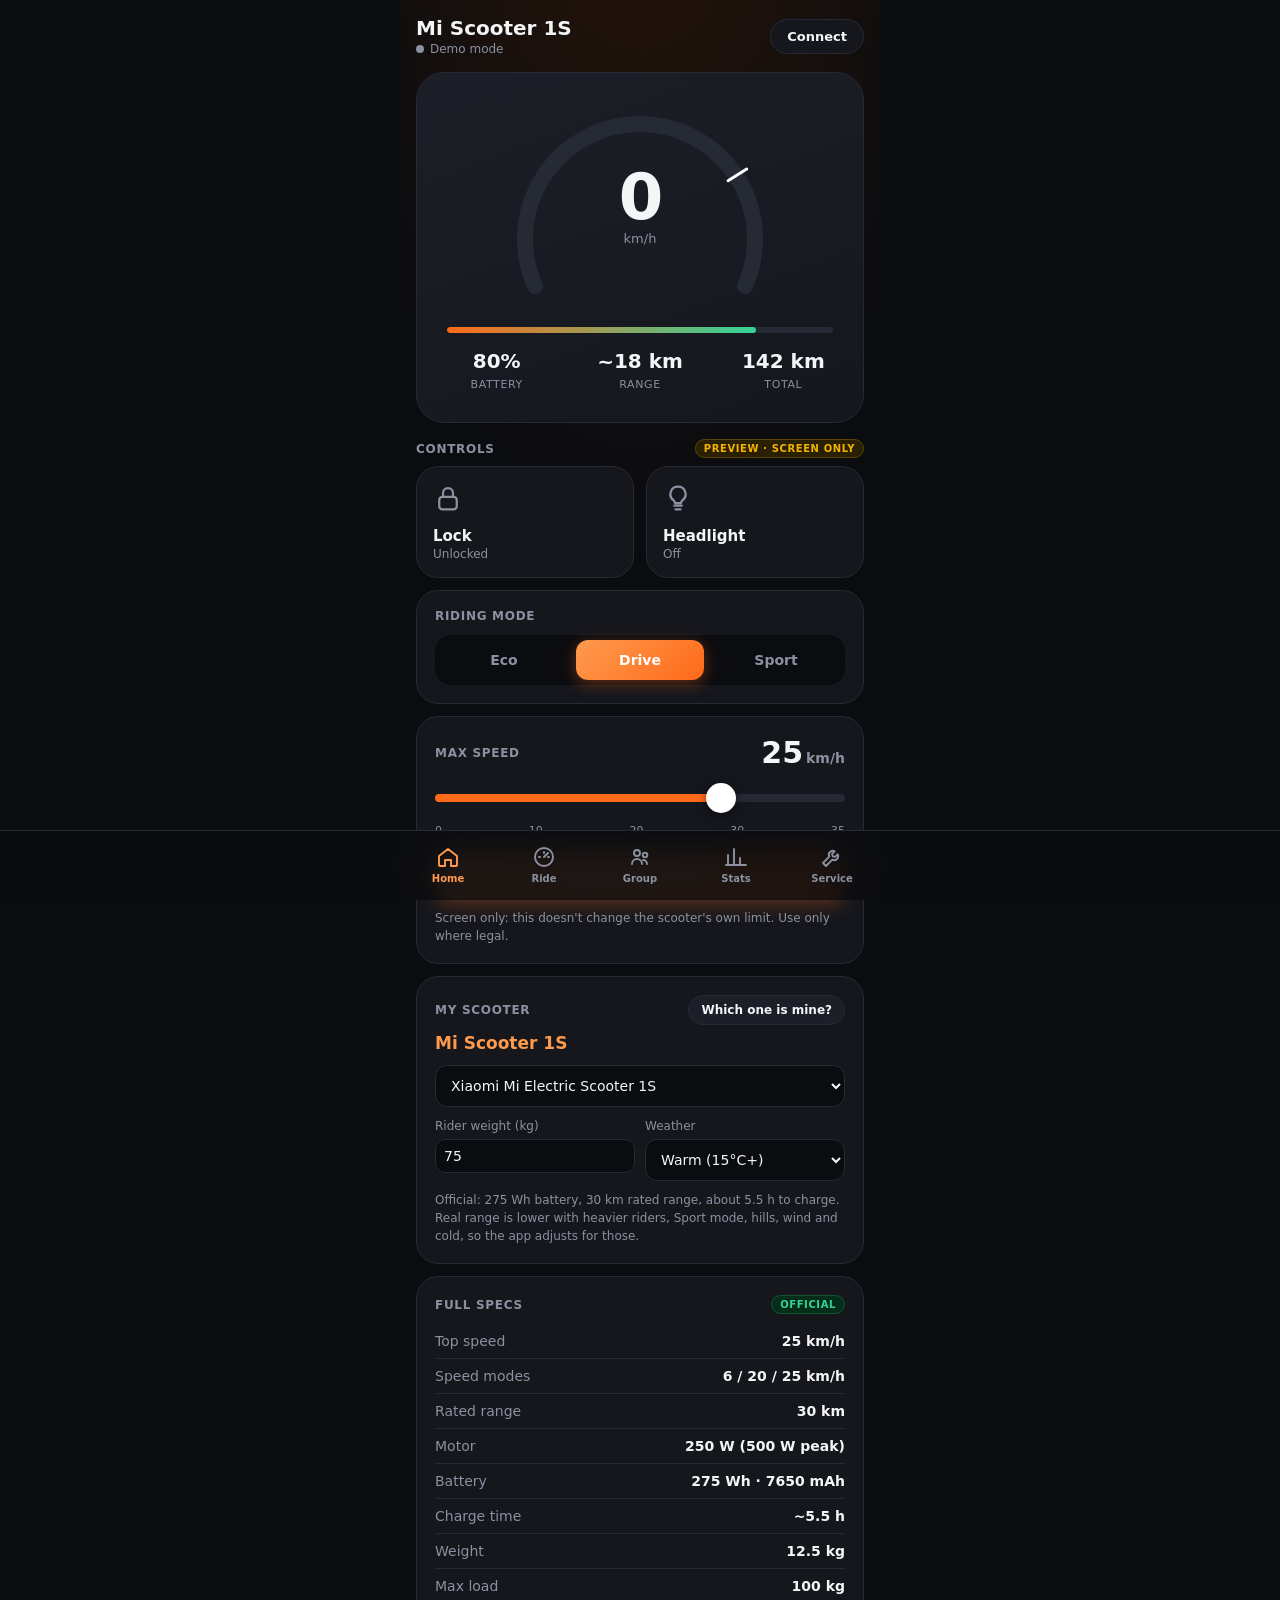
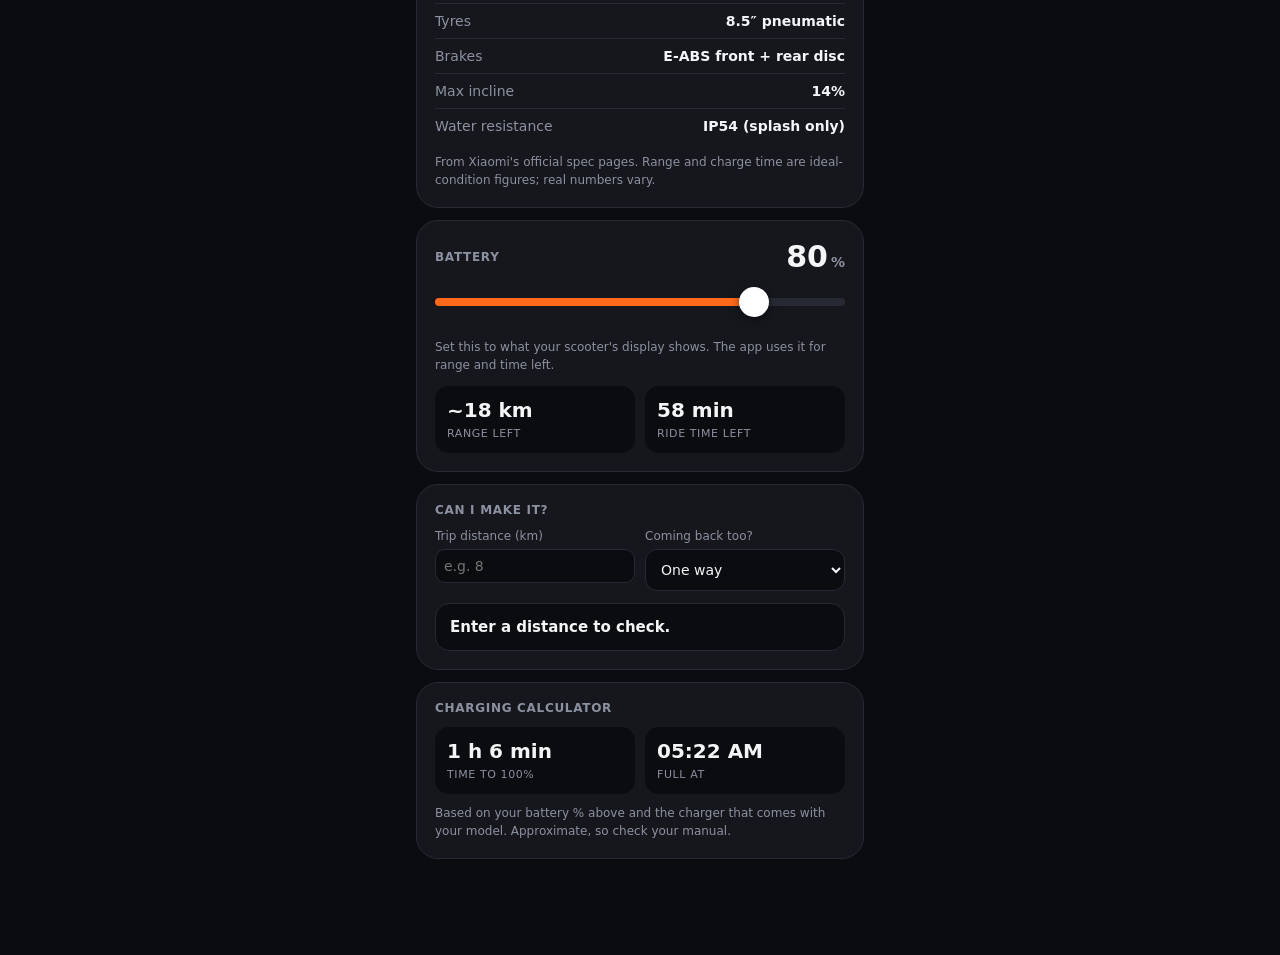
==== commit 7e0d4b47: "Sync scooter app: full spec sheet Co-Authored-By: Claude Opus 4.8 <noreply@anthropic.com> Claude-Ses" ====
--- a/scooter/index.html
+++ b/scooter/index.html
@@ -89,6 +89,10 @@
 .page{display:none}.page.on{display:block}
 .badge{display:inline-block;font-size:10px;font-weight:700;letter-spacing:.6px;text-transform:uppercase;color:var(--warn);border:1px solid #5c4600;background:#2a2000;border-radius:999px;padding:3px 8px}
 .chosen{font-size:17px;font-weight:700;color:var(--ac2);margin:8px 0 4px}
+.specsheet{margin-top:10px}
+.specsheet div{display:flex;justify-content:space-between;gap:12px;padding:9px 0;border-top:1px solid var(--line);font-size:14px}
+.specsheet div:first-child{border-top:0}
+.specsheet .k{color:var(--mut)}.specsheet .v{font-weight:600;text-align:right}
 .way{background:var(--bg);border:1px solid var(--line);border-radius:12px;padding:12px;margin-top:10px;font-size:13px;line-height:1.5;color:var(--mut)}
 .way b{color:var(--tx)}
 .preset{display:grid;grid-template-columns:repeat(3,1fr);gap:8px;margin-top:12px}
@@ -190,6 +194,11 @@
     </div>
   </div>
   <div class="card">
+    <div class="row"><span class="lbl">Full specs</span><span class="badge" style="color:var(--ok);border-color:#14532d;background:#052e1a">Official</span></div>
+    <div class="specsheet" id="specsheet"></div>
+    <div class="note">From Xiaomi's official spec pages. Range and charge time are ideal-condition figures; real numbers vary.</div>
+  </div>
+  <div class="card">
     <div class="row"><span class="lbl">Battery</span><span class="big"><span id="b2">80</span><small>%</small></span></div>
     <input type="range" id="battIn" min="0" max="100" step="1" value="80">
     <div class="note">Set this to what your scooter's display shows. The app uses it for range and time left.</div>
@@ -373,6 +382,14 @@
 // ---------- home ----------
 // Official Xiaomi specs (mi.com): rated range is measured at 75 kg, 15 km/h, flat road.
 const MODELS={s1:{name:'Mi Scooter 1S',range:30,charge:5.5,wh:275},s4:{name:'Scooter 4',range:35,charge:5,wh:275},pro:{name:'Scooter 4 Pro',range:55,charge:8.5,wh:446},pro2:{name:'Scooter 4 Pro (2nd Gen)',range:60,charge:9,wh:468},lite:{name:'Scooter 4 Lite',range:20,charge:4.5,wh:187},ultra:{name:'Scooter 4 Ultra',range:70,charge:6.5,wh:562}};
+// Exact official Xiaomi specifications per model
+const SPECS={
+ s1:{'Top speed':'25 km/h','Speed modes':'6 / 20 / 25 km/h','Rated range':'30 km','Motor':'250 W (500 W peak)','Battery':'275 Wh · 7650 mAh','Charge time':'~5.5 h','Weight':'12.5 kg','Max load':'100 kg','Tyres':'8.5″ pneumatic','Brakes':'E-ABS front + rear disc','Max incline':'14%','Water resistance':'IP54 (splash only)'},
+ s4:{'Top speed':'25 km/h','Speed modes':'6 / 20 / 25 km/h','Rated range':'35 km','Motor':'300 W (600 W peak)','Battery':'275 Wh · 7650 mAh','Charge time':'~5 h','Weight':'17.2 kg','Max load':'120 kg','Tyres':'10″ tubeless','Brakes':'E-ABS front + rear disc','Max incline':'16%','Water resistance':'IP54 (splash only)'},
+ pro:{'Top speed':'25 km/h','Speed modes':'6 / 20 / 25 km/h','Rated range':'55 km','Motor':'350 W (700 W peak)','Battery':'446 Wh','Charge time':'~8–9 h','Weight':'17 kg','Max load':'120 kg','Tyres':'10″ tubeless','Brakes':'E-ABS front + rear disc','Max incline':'20%','Water resistance':'IP54 (splash only)'},
+ pro2:{'Top speed':'25 km/h','Speed modes':'6 / 20 / 25 km/h','Rated range':'60 km','Motor':'350 W (700 W peak)','Battery':'468 Wh','Charge time':'~9 h','Weight':'18.5 kg','Max load':'120 kg','Tyres':'10″ tubeless','Brakes':'Drum + E-ABS','Max incline':'20%','Water resistance':'IP55'},
+ lite:{'Top speed':'25 km/h','Speed modes':'6 / 20 / 25 km/h','Rated range':'20 km','Motor':'250 W','Battery':'187 Wh · 5200 mAh','Charge time':'~4.5 h','Weight':'13 kg','Max load':'100 kg','Tyres':'8.5″','Brakes':'E-ABS front + rear drum','Max incline':'14%','Water resistance':'IP54 (splash only)'},
+ ultra:{'Top speed':'25 km/h','Speed modes':'6 / 20 / 25 / 25 km/h','Rated range':'70 km','Motor':'500 W (940 W peak)','Battery':'562 Wh','Charge time':'~6.5 h','Weight':'24.5 kg','Max load':'120 kg','Tyres':'10″ tubeless, front + rear suspension','Brakes':'Dual disc + E-ABS','Max incline':'22%','Water resistance':'IP55'}};
 function fullRange(){const m=MODELS[D.model]||MODELS.s4;
   const mode={eco:1.15,drive:1,sport:.8}[S.mode],w=Math.min(1.2,Math.max(.6,1-(D.weight-75)*.006)),t={warm:1,cool:.88,cold:.72}[D.temp];
   return m.range*.75*mode*w*t}
@@ -387,7 +404,7 @@
   $('arc').style.opacity=live<.5?0:1;$('arc').setAttribute('stroke-dasharray',(Math.min(live,35)/35*100).toFixed(1)+' 100');
   const a=(135+270*S.applied/35)*Math.PI/180,cx=150,cy=145;
   $('limit').setAttribute('d',`M${cx+104*Math.cos(a)} ${cy+104*Math.sin(a)} L${cx+126*Math.cos(a)} ${cy+126*Math.sin(a)}`);
-  const r=D.batt/100*fullRange();$('model').value=D.model;$('temp').value=D.temp;if(document.activeElement!==$('weight'))$('weight').value=D.weight;{const m=MODELS[D.model]||MODELS.s4;$('title').textContent=m.name;$('chosen').textContent=m.name;$('spec').textContent='Official: '+m.wh+' Wh battery, '+m.range+' km rated range, about '+m.charge+' h to charge. Real range is lower with heavier riders, Sport mode, hills, wind and cold, so the app adjusts for those.'}renderPlan();
+  const r=D.batt/100*fullRange();$('model').value=D.model;$('temp').value=D.temp;if(document.activeElement!==$('weight'))$('weight').value=D.weight;{const m=MODELS[D.model]||MODELS.s4;$('title').textContent=m.name;$('chosen').textContent=m.name;$('spec').textContent='Official: '+m.wh+' Wh battery, '+m.range+' km rated range, about '+m.charge+' h to charge. Real range is lower with heavier riders, Sport mode, hills, wind and cold, so the app adjusts for those.';const sp=SPECS[D.model]||SPECS.s1;$('specsheet').innerHTML=Object.keys(sp).map(k=>`<div><span class="k">${k}</span><span class="v">${sp[k]}</span></div>`).join('')}renderPlan();
   $('batt').textContent=D.batt+'%';$('batbar').style.width=D.batt+'%';$('range').textContent='~'+Math.round(r)+' km';$('odo').textContent=Math.round(D.odo)+' km';
   $('b2').textContent=D.batt;$('battIn').value=D.batt;$('battIn').style.setProperty('--p',D.batt+'%');
   $('r2').textContent='~'+Math.round(r)+' km';
